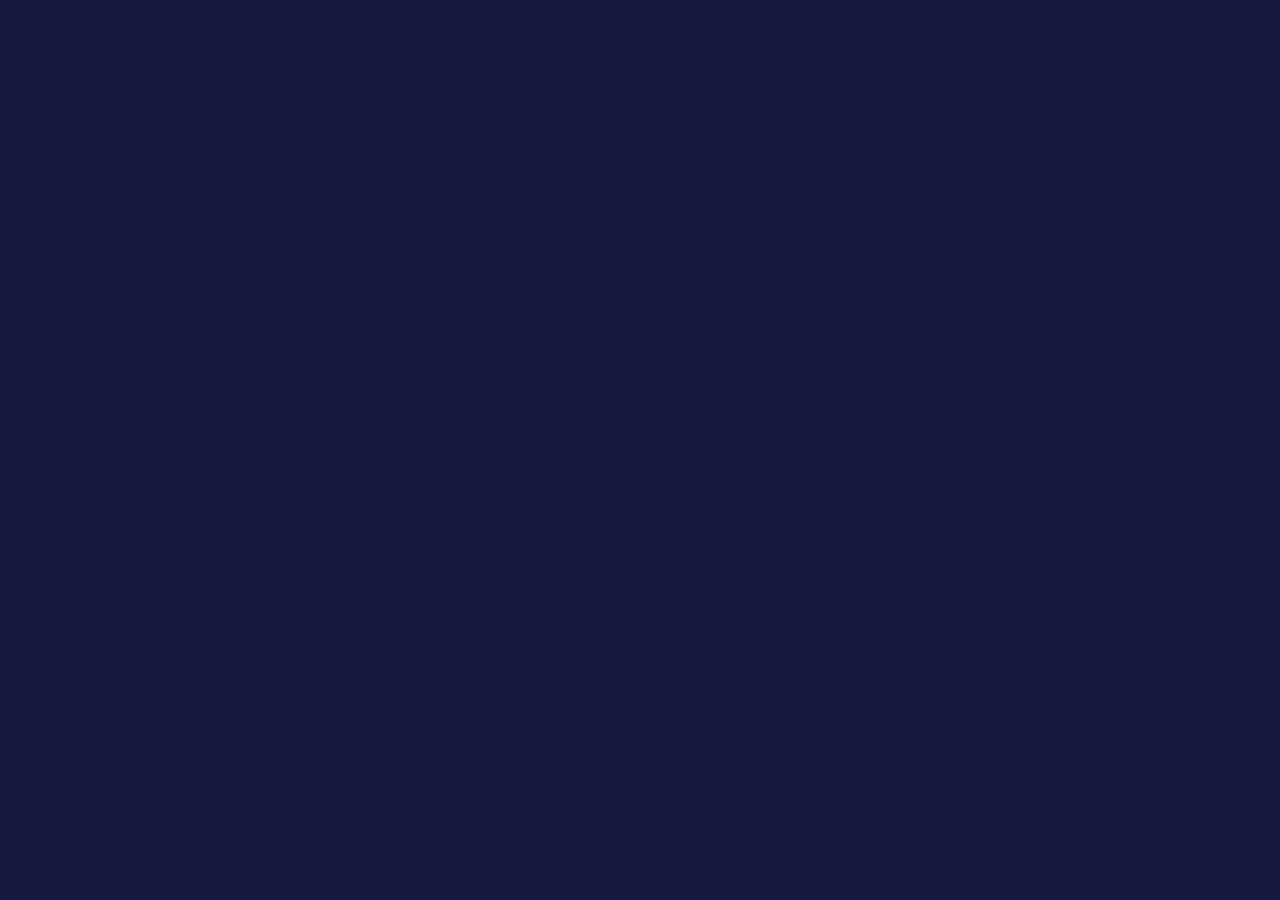
==== index.html @ 1209a7ec "first commit" ====
<!--


* BLK Design System React - v1.1.0


* Product Page: https://www.creative-tim.com/product/blk-design-system-react
* Copyright 2020 Creative Tim (https://www.creative-tim.com)
* Licensed under MIT (https://github.com/creativetimofficial/blk-design-system-react/blob/master/LICENSE.md)

* Coded by Creative Tim



* The above copyright notice and this permission notice shall be included in all copies or substantial portions of the Software.

-->
<!doctype html><html lang="en" class="perfect-scrollbar-off nav-open"><head><meta charset="utf-8"/><meta name="viewport" content="width=device-width,initial-scale=1,shrink-to-fit=no"/><meta name="theme-color" content="#000000"/><link href="https://fonts.googleapis.com/css?family=Poppins:200,300,400,600,700,800" rel="stylesheet"/><link href="https://use.fontawesome.com/releases/v5.0.6/css/all.css" rel="stylesheet"/><title>My portfolio</title><link href="/static/css/main.ba6287c2.chunk.css" rel="stylesheet"></head><body><noscript>You need to enable JavaScript to run this app.</noscript><div id="root"></div><script>!function(e){function t(t){for(var n,l,i=t[0],a=t[1],f=t[2],p=0,s=[];p<i.length;p++)l=i[p],Object.prototype.hasOwnProperty.call(o,l)&&o[l]&&s.push(o[l][0]),o[l]=0;for(n in a)Object.prototype.hasOwnProperty.call(a,n)&&(e[n]=a[n]);for(c&&c(t);s.length;)s.shift()();return u.push.apply(u,f||[]),r()}function r(){for(var e,t=0;t<u.length;t++){for(var r=u[t],n=!0,i=1;i<r.length;i++){var a=r[i];0!==o[a]&&(n=!1)}n&&(u.splice(t--,1),e=l(l.s=r[0]))}return e}var n={},o={1:0},u=[];function l(t){if(n[t])return n[t].exports;var r=n[t]={i:t,l:!1,exports:{}};return e[t].call(r.exports,r,r.exports,l),r.l=!0,r.exports}l.m=e,l.c=n,l.d=function(e,t,r){l.o(e,t)||Object.defineProperty(e,t,{enumerable:!0,get:r})},l.r=function(e){"undefined"!=typeof Symbol&&Symbol.toStringTag&&Object.defineProperty(e,Symbol.toStringTag,{value:"Module"}),Object.defineProperty(e,"__esModule",{value:!0})},l.t=function(e,t){if(1&t&&(e=l(e)),8&t)return e;if(4&t&&"object"==typeof e&&e&&e.__esModule)return e;var r=Object.create(null);if(l.r(r),Object.defineProperty(r,"default",{enumerable:!0,value:e}),2&t&&"string"!=typeof e)for(var n in e)l.d(r,n,function(t){return e[t]}.bind(null,n));return r},l.n=function(e){var t=e&&e.__esModule?function(){return e.default}:function(){return e};return l.d(t,"a",t),t},l.o=function(e,t){return Object.prototype.hasOwnProperty.call(e,t)},l.p="/";var i=this["webpackJsonpblk-design-system-react"]=this["webpackJsonpblk-design-system-react"]||[],a=i.push.bind(i);i.push=t,i=i.slice();for(var f=0;f<i.length;f++)t(i[f]);var c=a;r()}([])</script><script src="/static/js/2.74038721.chunk.js"></script><script src="/static/js/main.f6b8b979.chunk.js"></script></body></html>
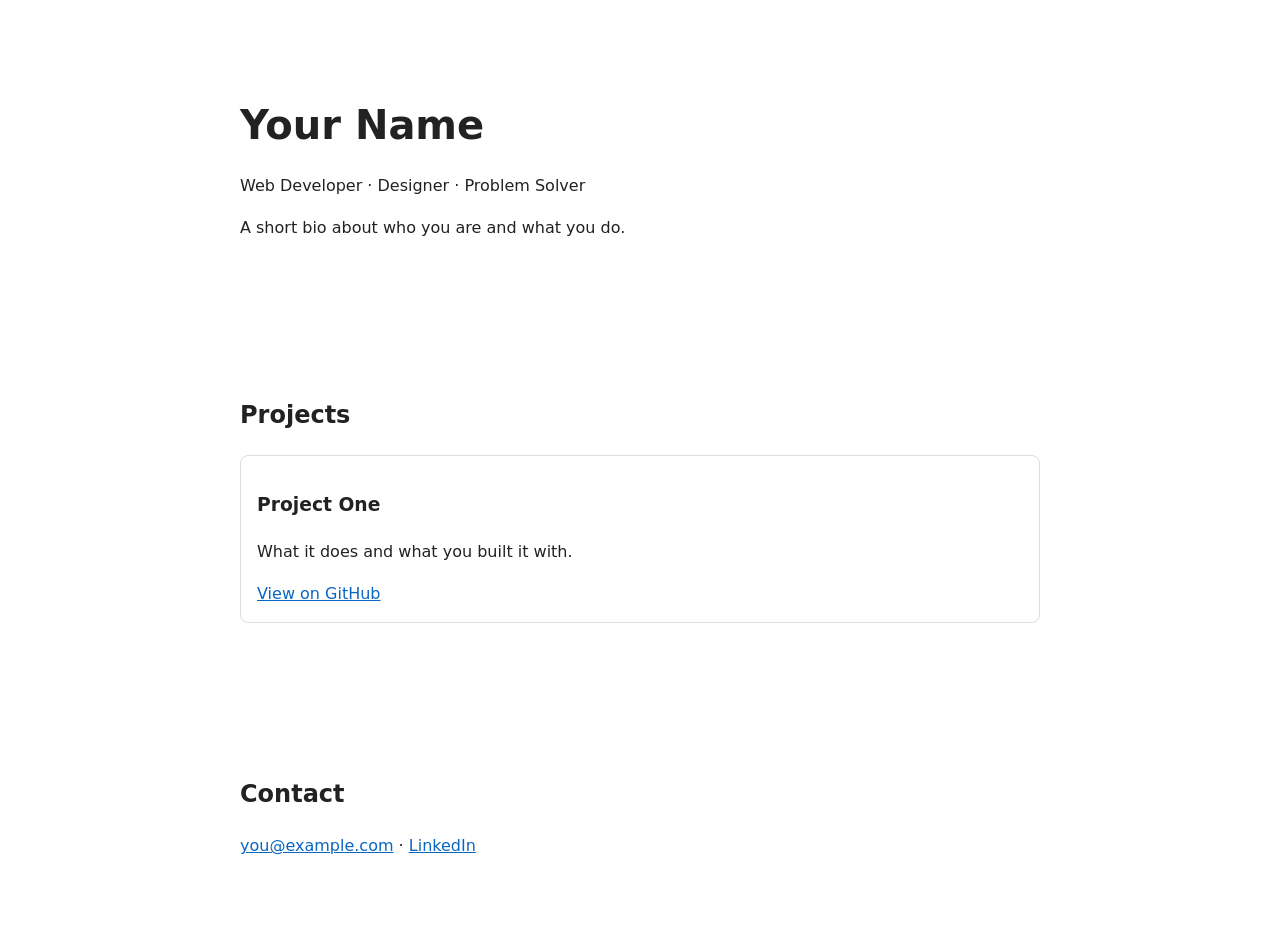
==== commit 3fc2aa22: "Add portfolio" ====
--- a/index.html
+++ b/index.html
@@ -1,18 +1,37 @@
-<!--
+<!DOCTYPE html>
+<html lang="en">
+<head>
+  <meta charset="UTF-8">
+  <meta name="viewport" content="width=device-width, initial-scale=1">
+  <title>Your Name | Portfolio</title>
+  <style>
+    body { font-family: system-ui, sans-serif; margin: 0; color: #222; line-height: 1.6; }
+    section { max-width: 800px; margin: auto; padding: 60px 20px; }
+    h1 { font-size: 2.5rem; margin-bottom: 0; }
+    .project { border: 1px solid #ddd; border-radius: 8px; padding: 16px; margin: 12px 0; }
+    a { color: #0a66c2; }
+  </style>
+</head>
+<body>
+  <section id="about">
+    <h1>Your Name</h1>
+    <p>Web Developer · Designer · Problem Solver</p>
+    <p>A short bio about who you are and what you do.</p>
+  </section>
 
+  <section id="projects">
+    <h2>Projects</h2>
+    <div class="project">
+      <h3>Project One</h3>
+      <p>What it does and what you built it with.</p>
+      <a href="https://github.com/your-username/project-one">View on GitHub</a>
+    </div>
+  </section>
 
-* BLK Design System React - v1.1.0
-
-
-* Product Page: https://www.creative-tim.com/product/blk-design-system-react
-* Copyright 2020 Creative Tim (https://www.creative-tim.com)
-* Licensed under MIT (https://github.com/creativetimofficial/blk-design-system-react/blob/master/LICENSE.md)
-
-* Coded by Creative Tim
-
-
-
-* The above copyright notice and this permission notice shall be included in all copies or substantial portions of the Software.
-
--->
-<!doctype html><html lang="en" class="perfect-scrollbar-off nav-open"><head><meta charset="utf-8"/><meta name="viewport" content="width=device-width,initial-scale=1,shrink-to-fit=no"/><meta name="theme-color" content="#000000"/><link href="https://fonts.googleapis.com/css?family=Poppins:200,300,400,600,700,800" rel="stylesheet"/><link href="https://use.fontawesome.com/releases/v5.0.6/css/all.css" rel="stylesheet"/><title>My portfolio</title><link href="/static/css/main.ba6287c2.chunk.css" rel="stylesheet"></head><body><noscript>You need to enable JavaScript to run this app.</noscript><div id="root"></div><script>!function(e){function t(t){for(var n,l,i=t[0],a=t[1],f=t[2],p=0,s=[];p<i.length;p++)l=i[p],Object.prototype.hasOwnProperty.call(o,l)&&o[l]&&s.push(o[l][0]),o[l]=0;for(n in a)Object.prototype.hasOwnProperty.call(a,n)&&(e[n]=a[n]);for(c&&c(t);s.length;)s.shift()();return u.push.apply(u,f||[]),r()}function r(){for(var e,t=0;t<u.length;t++){for(var r=u[t],n=!0,i=1;i<r.length;i++){var a=r[i];0!==o[a]&&(n=!1)}n&&(u.splice(t--,1),e=l(l.s=r[0]))}return e}var n={},o={1:0},u=[];function l(t){if(n[t])return n[t].exports;var r=n[t]={i:t,l:!1,exports:{}};return e[t].call(r.exports,r,r.exports,l),r.l=!0,r.exports}l.m=e,l.c=n,l.d=function(e,t,r){l.o(e,t)||Object.defineProperty(e,t,{enumerable:!0,get:r})},l.r=function(e){"undefined"!=typeof Symbol&&Symbol.toStringTag&&Object.defineProperty(e,Symbol.toStringTag,{value:"Module"}),Object.defineProperty(e,"__esModule",{value:!0})},l.t=function(e,t){if(1&t&&(e=l(e)),8&t)return e;if(4&t&&"object"==typeof e&&e&&e.__esModule)return e;var r=Object.create(null);if(l.r(r),Object.defineProperty(r,"default",{enumerable:!0,value:e}),2&t&&"string"!=typeof e)for(var n in e)l.d(r,n,function(t){return e[t]}.bind(null,n));return r},l.n=function(e){var t=e&&e.__esModule?function(){return e.default}:function(){return e};return l.d(t,"a",t),t},l.o=function(e,t){return Object.prototype.hasOwnProperty.call(e,t)},l.p="/";var i=this["webpackJsonpblk-design-system-react"]=this["webpackJsonpblk-design-system-react"]||[],a=i.push.bind(i);i.push=t,i=i.slice();for(var f=0;f<i.length;f++)t(i[f]);var c=a;r()}([])</script><script src="/static/js/2.74038721.chunk.js"></script><script src="/static/js/main.f6b8b979.chunk.js"></script></body></html>+  <section id="contact">
+    <h2>Contact</h2>
+    <p><a href="mailto:you@example.com">you@example.com</a> ·
+       <a href="https://linkedin.com/in/yourname">LinkedIn</a></p>
+  </section>
+</body>
+</html>
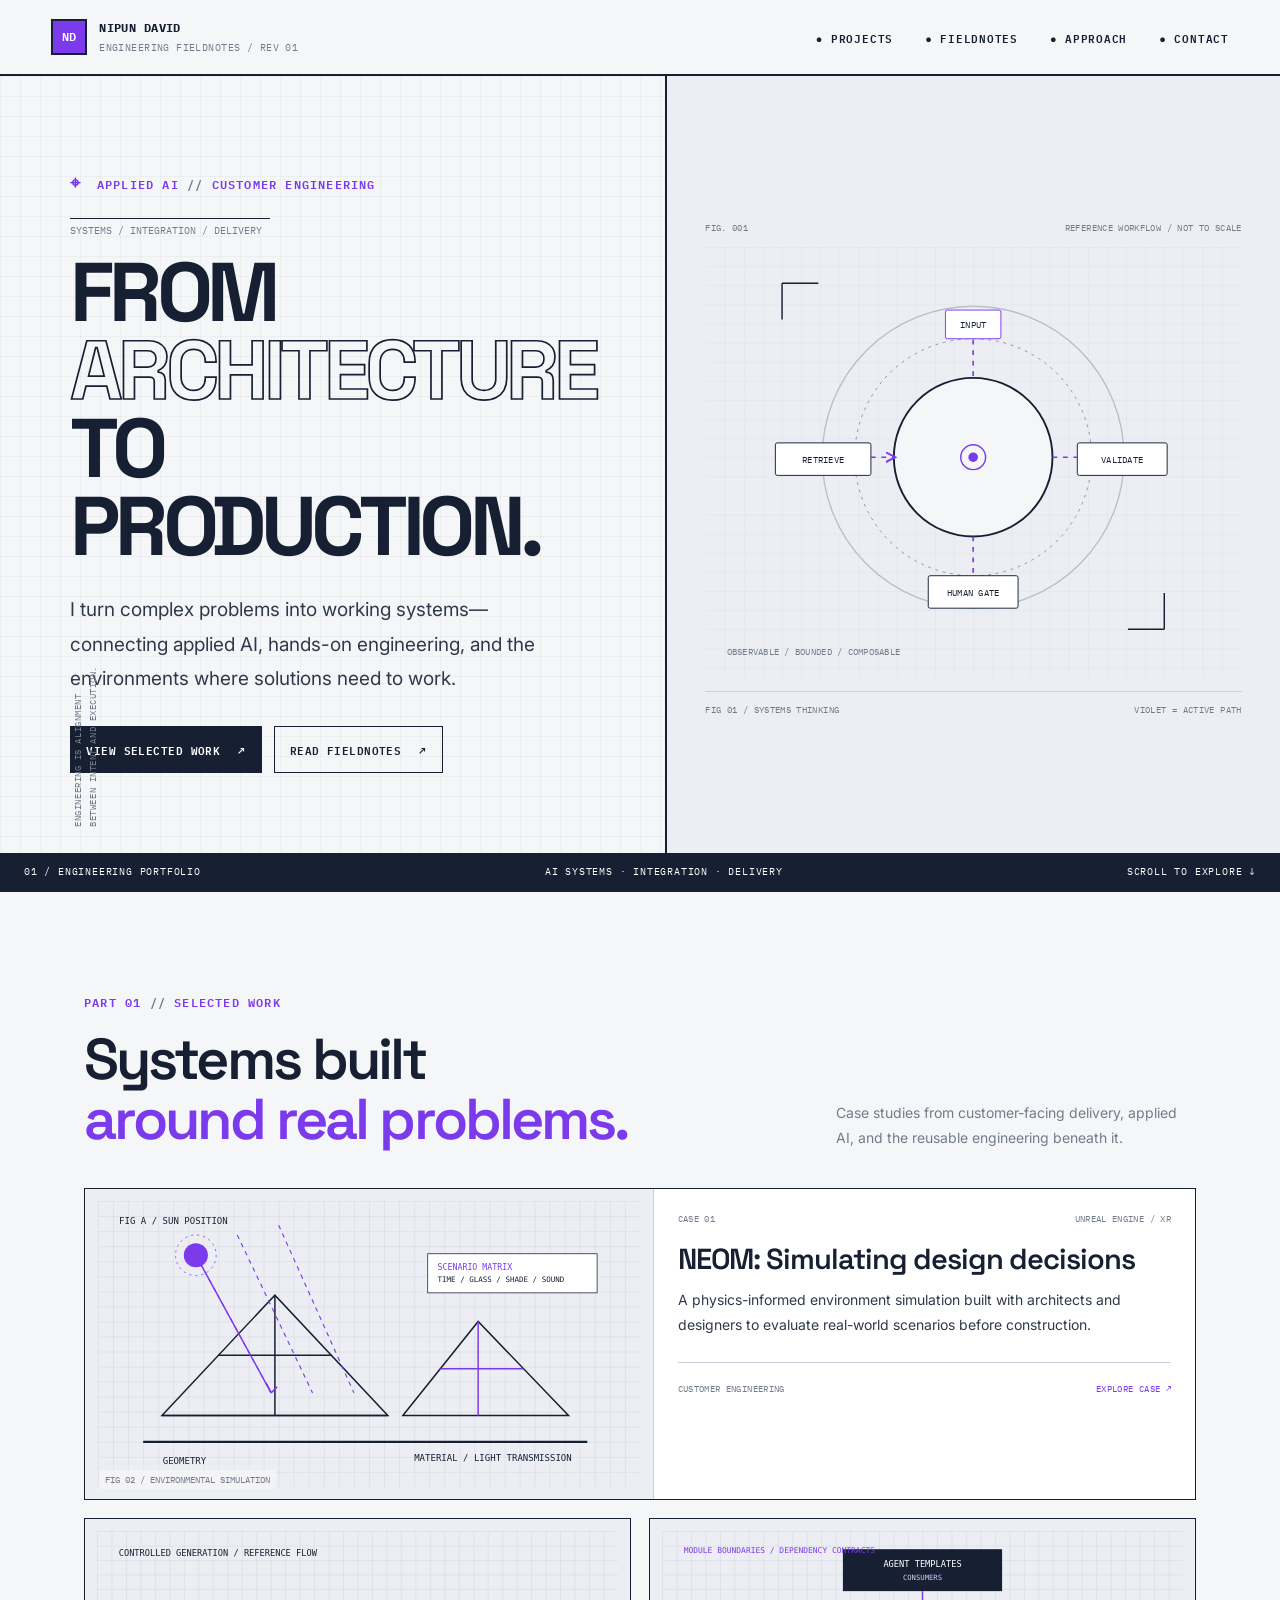
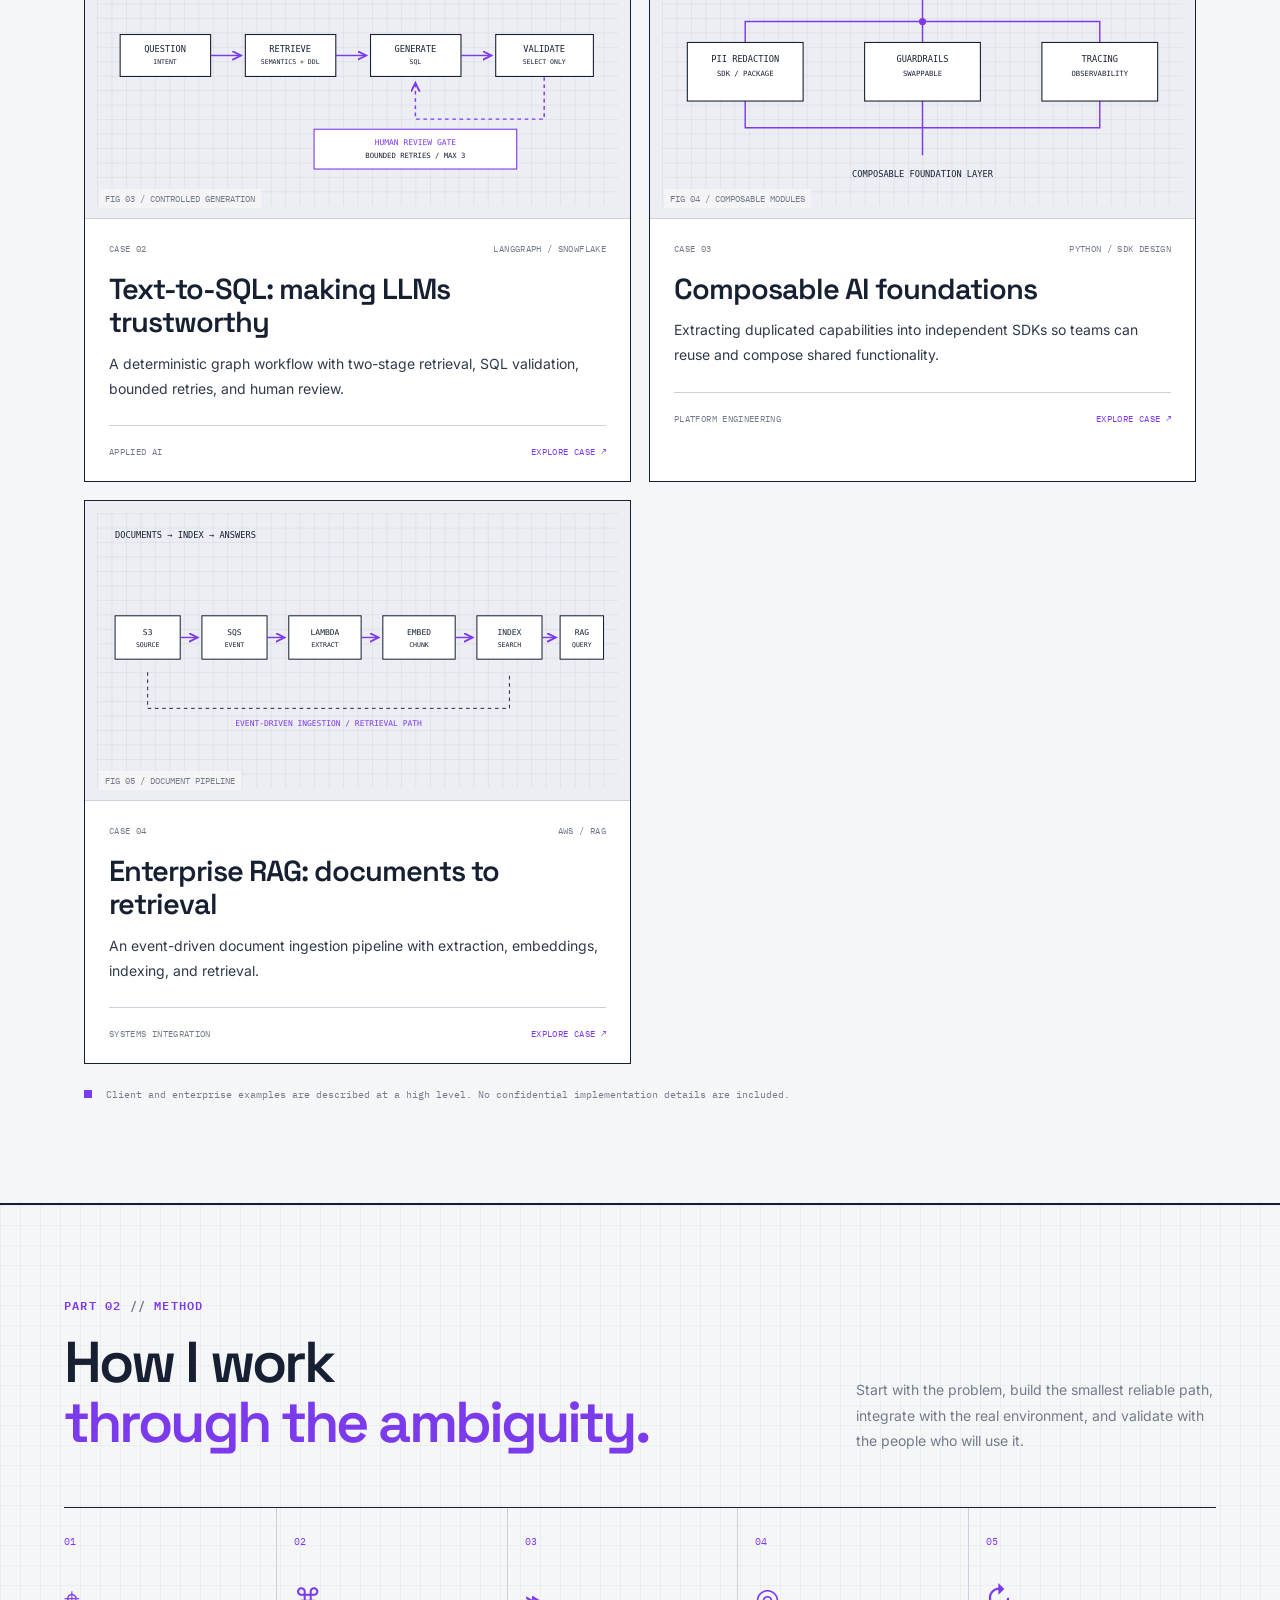
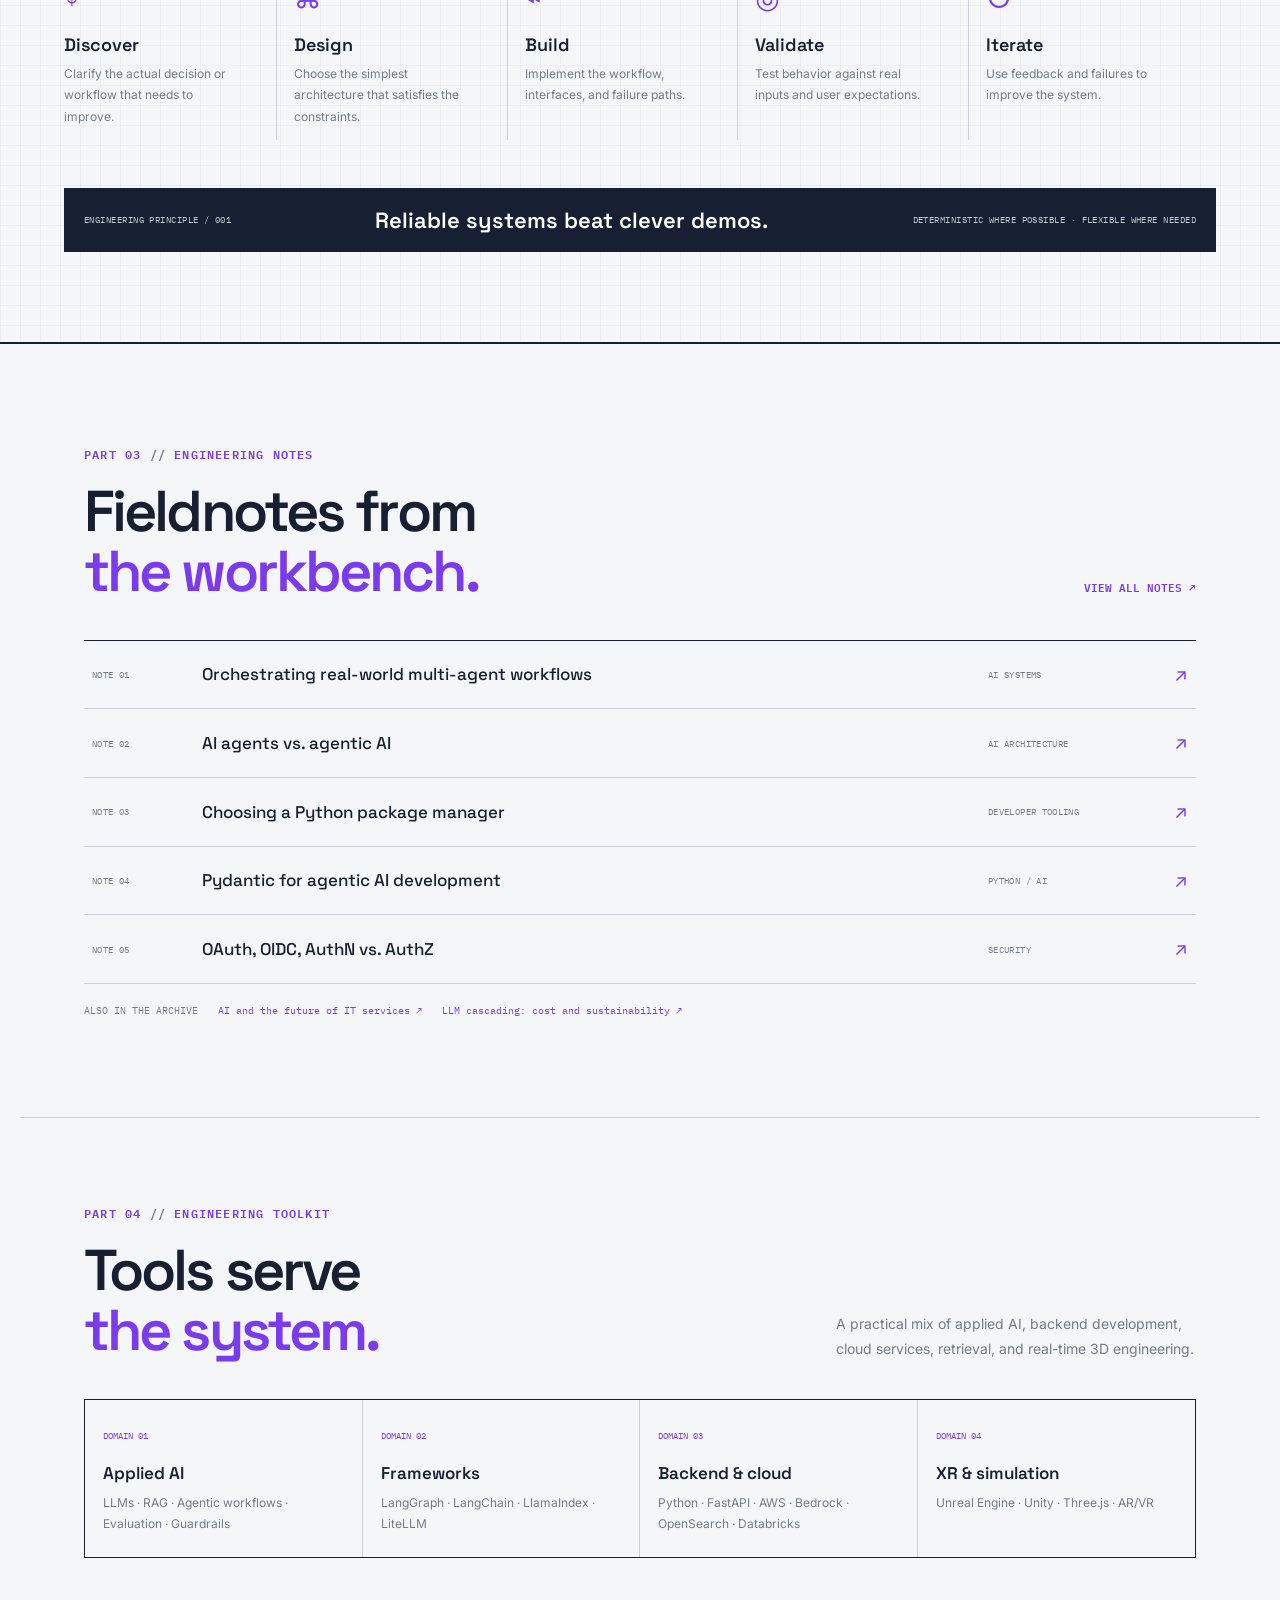
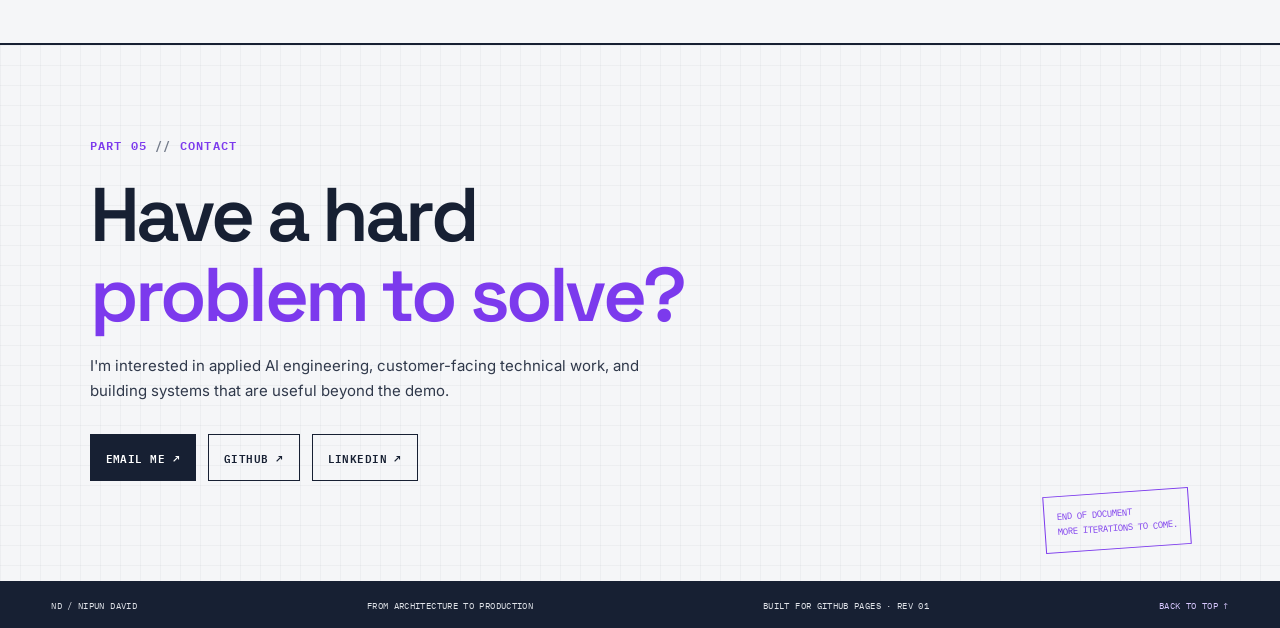
==== commit c5ec63f3: "added projects and writeups" ====
--- a/index.html
+++ b/index.html
@@ -1,37 +1,97 @@
-<!DOCTYPE html>
+<!doctype html>
 <html lang="en">
 <head>
-  <meta charset="UTF-8">
-  <meta name="viewport" content="width=device-width, initial-scale=1">
-  <title>Your Name | Portfolio</title>
-  <style>
-    body { font-family: system-ui, sans-serif; margin: 0; color: #222; line-height: 1.6; }
-    section { max-width: 800px; margin: auto; padding: 60px 20px; }
-    h1 { font-size: 2.5rem; margin-bottom: 0; }
-    .project { border: 1px solid #ddd; border-radius: 8px; padding: 16px; margin: 12px 0; }
-    a { color: #0a66c2; }
-  </style>
+  <meta charset="utf-8"><meta name="viewport" content="width=device-width, initial-scale=1">
+  <title>From Architecture to Production — Nipun David</title>
+  <meta name="description" content="Nipun David's engineering portfolio: applied AI, customer engineering, systems design, and reusable platform foundations.">
+  <meta name="theme-color" content="#f5f6f8">
+  <meta property="og:title" content="From Architecture to Production — Nipun David">
+  <meta property="og:description" content="Applied AI, customer engineering, and systems design. A technical portfolio by Nipun David.">
+  <meta property="og:type" content="website">
+  <link rel="icon" href="assets/illustrations/favicon.svg" type="image/svg+xml">
+  <link rel="preconnect" href="https://fonts.googleapis.com"><link rel="preconnect" href="https://fonts.gstatic.com" crossorigin>
+  <link href="https://fonts.googleapis.com/css2?family=IBM+Plex+Mono:wght@400;500;600&family=Inter:wght@400;500;600;700&family=Space+Grotesk:wght@400;500;600;700&display=swap" rel="stylesheet">
+  <link rel="stylesheet" href="assets/css/styles.css">
 </head>
 <body>
-  <section id="about">
-    <h1>Your Name</h1>
-    <p>Web Developer · Designer · Problem Solver</p>
-    <p>A short bio about who you are and what you do.</p>
+<a class="skip-link" href="#main">Skip to content</a>
+<header class="topbar">
+  <a class="brand" href="index.html" aria-label="Nipun David home"><span class="brand-mark">ND</span><span><b>NIPUN DAVID</b><small>ENGINEERING FIELDNOTES / REV 01</small></span></a>
+  <button class="menu-toggle" aria-expanded="false" aria-controls="site-nav">MENU <span>＋</span></button>
+  <nav id="site-nav" class="nav"><a href="#work">● PROJECTS</a><a href="notes/index.html">● FIELDNOTES</a><a href="#approach">● APPROACH</a><a href="#contact">● CONTACT</a></nav>
+</header>
+<main id="main">
+  <section class="hero blueprint-grid">
+    <div class="hero-copy">
+      <p class="eyebrow"><span class="crosshair">⌖</span> APPLIED AI <i>//</i> CUSTOMER ENGINEERING</p>
+      <p class="measurement">SYSTEMS / INTEGRATION / DELIVERY</p>
+      <h1>FROM<br><span>ARCHITECTURE</span><br>TO PRODUCTION.</h1>
+      <p class="hero-intro">I turn complex problems into working systems—connecting applied AI, hands-on engineering, and the environments where solutions need to work.</p>
+      <div class="hero-actions"><a class="button button-dark" href="#work">VIEW SELECTED WORK <span>↗</span></a><a class="button button-outline" href="notes/index.html">READ FIELDNOTES <span>↗</span></a></div>
+      <p class="margin-note">ENGINEERING IS ALIGNMENT<br>BETWEEN INTENT AND EXECUTION.</p>
+    </div>
+    <div class="hero-visual" aria-label="Animated schematic of an AI workflow">
+      <div class="visual-meta"><span>FIG. 001</span><span>REFERENCE WORKFLOW / NOT TO SCALE</span></div>
+      <svg class="workflow-svg" viewBox="0 0 560 450" role="img" aria-labelledby="workflow-title workflow-desc">
+        <title id="workflow-title">A bounded AI workflow</title><desc id="workflow-desc">A request flows through context retrieval, generation, validation, and a human review gate.</desc>
+        <defs><pattern id="smallGrid" width="20" height="20" patternUnits="userSpaceOnUse"><path d="M20 0H0V20" fill="none" stroke="#d7dbe3" stroke-width=".7"/></pattern><marker id="arrow" markerWidth="7" markerHeight="7" refX="5" refY="3" orient="auto"><path d="M0,0 L6,3 L0,6" fill="none" stroke="#7c3aed" stroke-width="1.2"/></marker></defs>
+        <rect width="560" height="450" fill="url(#smallGrid)"/>
+        <circle cx="280" cy="220" r="158" fill="none" stroke="#b8beca" stroke-width="1.4"/><circle cx="280" cy="220" r="124" fill="none" stroke="#8b93a3" stroke-dasharray="3 5"/><circle cx="280" cy="220" r="83" fill="#f5f6f8" stroke="#172033" stroke-width="2"/>
+        <g class="orbit-node"><rect x="251" y="66" width="58" height="30" rx="2" fill="#fff" stroke="#7c3aed"/><text x="280" y="85" text-anchor="middle">INPUT</text></g>
+        <g class="orbit-node"><rect x="389" y="205" width="94" height="34" rx="2" fill="#fff" stroke="#172033"/><text x="436" y="226" text-anchor="middle">VALIDATE</text></g>
+        <g class="orbit-node"><rect x="233" y="344" width="94" height="34" rx="2" fill="#fff" stroke="#172033"/><text x="280" y="365" text-anchor="middle">HUMAN GATE</text></g>
+        <g class="orbit-node"><rect x="73" y="205" width="100" height="34" rx="2" fill="#fff" stroke="#172033"/><text x="123" y="226" text-anchor="middle">RETRIEVE</text></g>
+        <path class="flow-line" d="M280 97V137M363 220H389M280 303V344M173 220H197" fill="none" stroke="#7c3aed" stroke-width="1.7" marker-end="url(#arrow)"/>
+        <circle cx="280" cy="220" r="5" fill="#7c3aed"/><circle class="pulse" cx="280" cy="220" r="13" fill="none" stroke="#7c3aed" stroke-width="1.5"/>
+        <path d="M80 38h38M80 38v38M480 400h-38M480 400v-38" fill="none" stroke="#172033" stroke-width="1.5"/><text x="22" y="427" class="svg-note">OBSERVABLE / BOUNDED / COMPOSABLE</text>
+      </svg>
+      <div class="visual-caption"><span>FIG 01 / SYSTEMS THINKING</span><span>VIOLET = ACTIVE PATH</span></div>
+    </div>
+    <div class="hero-bottom"><span>01 / ENGINEERING PORTFOLIO</span><span>AI SYSTEMS · INTEGRATION · DELIVERY</span><span>SCROLL TO EXPLORE ↓</span></div>
   </section>
 
-  <section id="projects">
-    <h2>Projects</h2>
-    <div class="project">
-      <h3>Project One</h3>
-      <p>What it does and what you built it with.</p>
-      <a href="https://github.com/your-username/project-one">View on GitHub</a>
+  <section id="work" class="section work-section">
+    <div class="section-heading"><div><p class="eyebrow">PART 01 <i>//</i> SELECTED WORK</p><h2>Systems built<br><em>around real problems.</em></h2></div><p class="section-intro">Case studies from customer-facing delivery, applied AI, and the reusable engineering beneath it.</p></div>
+    <div class="project-grid">
+      <a class="project-card project-feature" href="work/neom-simulation.html"><div class="project-art"><img src="assets/illustrations/neom-simulation.svg" alt="Vector schematic of an architectural environment with sun rays and material layers"><span class="art-index">FIG 02 / ENVIRONMENTAL SIMULATION</span></div><div class="project-info"><div class="project-meta"><span>CASE 01</span><span>UNREAL ENGINE / XR</span></div><h3>NEOM: Simulating design decisions</h3><p>A physics-informed environment simulation built with architects and designers to evaluate real-world scenarios before construction.</p><div class="project-foot"><span>CUSTOMER ENGINEERING</span><span>EXPLORE CASE ↗</span></div></div></a>
+      <a class="project-card" href="work/text-to-sql.html"><div class="project-art"><img src="assets/illustrations/text-to-sql.svg" alt="Workflow schematic showing retrieval, SQL generation, validation and human review"><span class="art-index">FIG 03 / CONTROLLED GENERATION</span></div><div class="project-info"><div class="project-meta"><span>CASE 02</span><span>LANGGRAPH / SNOWFLAKE</span></div><h3>Text-to-SQL: making LLMs trustworthy</h3><p>A deterministic graph workflow with two-stage retrieval, SQL validation, bounded retries, and human review.</p><div class="project-foot"><span>APPLIED AI</span><span>EXPLORE CASE ↗</span></div></div></a>
+      <a class="project-card" href="work/foundation-sdks.html"><div class="project-art"><img src="assets/illustrations/sdk-architecture.svg" alt="Composable software modules connected by dependency lines"><span class="art-index">FIG 04 / COMPOSABLE MODULES</span></div><div class="project-info"><div class="project-meta"><span>CASE 03</span><span>PYTHON / SDK DESIGN</span></div><h3>Composable AI foundations</h3><p>Extracting duplicated capabilities into independent SDKs so teams can reuse and compose shared functionality.</p><div class="project-foot"><span>PLATFORM ENGINEERING</span><span>EXPLORE CASE ↗</span></div></div></a>
+      <a class="project-card" href="work/enterprise-rag.html"><div class="project-art"><img src="assets/illustrations/rag-pipeline.svg" alt="Event-driven document ingestion and retrieval pipeline schematic"><span class="art-index">FIG 05 / DOCUMENT PIPELINE</span></div><div class="project-info"><div class="project-meta"><span>CASE 04</span><span>AWS / RAG</span></div><h3>Enterprise RAG: documents to retrieval</h3><p>An event-driven document ingestion pipeline with extraction, embeddings, indexing, and retrieval.</p><div class="project-foot"><span>SYSTEMS INTEGRATION</span><span>EXPLORE CASE ↗</span></div></div></a>
     </div>
+    <p class="disclosure-note"><span class="purple-square"></span> Client and enterprise examples are described at a high level. No confidential implementation details are included.</p>
   </section>
 
-  <section id="contact">
-    <h2>Contact</h2>
-    <p><a href="mailto:you@example.com">you@example.com</a> ·
-       <a href="https://linkedin.com/in/yourname">LinkedIn</a></p>
+  <section id="approach" class="approach-section blueprint-grid">
+    <div class="section-heading"><div><p class="eyebrow">PART 02 <i>//</i> METHOD</p><h2>How I work<br><em>through the ambiguity.</em></h2></div><p class="section-intro">Start with the problem, build the smallest reliable path, integrate with the real environment, and validate with the people who will use it.</p></div>
+    <div class="process-line">
+      <div class="process-step"><span class="step-num">01</span><span class="step-icon">⌖</span><h3>Discover</h3><p>Clarify the actual decision or workflow that needs to improve.</p></div>
+      <div class="process-step"><span class="step-num">02</span><span class="step-icon">⌘</span><h3>Design</h3><p>Choose the simplest architecture that satisfies the constraints.</p></div>
+      <div class="process-step"><span class="step-num">03</span><span class="step-icon">⌁</span><h3>Build</h3><p>Implement the workflow, interfaces, and failure paths.</p></div>
+      <div class="process-step"><span class="step-num">04</span><span class="step-icon">◎</span><h3>Validate</h3><p>Test behavior against real inputs and user expectations.</p></div>
+      <div class="process-step"><span class="step-num">05</span><span class="step-icon">↻</span><h3>Iterate</h3><p>Use feedback and failures to improve the system.</p></div>
+    </div>
+    <div class="principle-strip"><span>ENGINEERING PRINCIPLE / 001</span><strong>Reliable systems beat clever demos.</strong><span>DETERMINISTIC WHERE POSSIBLE · FLEXIBLE WHERE NEEDED</span></div>
   </section>
-</body>
-</html>+
+  <section id="fieldnotes" class="notes-section">
+    <div class="section-heading"><div><p class="eyebrow">PART 03 <i>//</i> ENGINEERING NOTES</p><h2>Fieldnotes from<br><em>the workbench.</em></h2></div><a class="text-link" href="notes/index.html">VIEW ALL NOTES ↗</a></div>
+    <div class="notes-list">
+      <a class="note-row" href="https://www.linkedin.com/pulse/orchestrating-real-world-multi-agent-workflows-manual-nipun-david-54uuc/" target="_blank" rel="noopener noreferrer"><span class="note-number">NOTE 01</span><span class="note-title">Orchestrating real-world multi-agent workflows</span><span class="note-category">AI SYSTEMS</span><span class="note-arrow">↗</span></a>
+      <a class="note-row" href="https://www.linkedin.com/pulse/ai-agents-vs-agentic-from-task-takers-goal-seekers-nipun-david-dbukc/" target="_blank" rel="noopener noreferrer"><span class="note-number">NOTE 02</span><span class="note-title">AI agents vs. agentic AI</span><span class="note-category">AI ARCHITECTURE</span><span class="note-arrow">↗</span></a>
+      <a class="note-row" href="https://www.linkedin.com/pulse/choosing-right-python-package-manager-pip-vs-poetry-uv-nipun-david-6aspc/" target="_blank" rel="noopener noreferrer"><span class="note-number">NOTE 03</span><span class="note-title">Choosing a Python package manager</span><span class="note-category">DEVELOPER TOOLING</span><span class="note-arrow">↗</span></a>
+      <a class="note-row" href="https://www.linkedin.com/pulse/mastering-pydantic-agentic-ai-development-practical-cheat-nipun-david-9ddjc/" target="_blank" rel="noopener noreferrer"><span class="note-number">NOTE 04</span><span class="note-title">Pydantic for agentic AI development</span><span class="note-category">PYTHON / AI</span><span class="note-arrow">↗</span></a>
+      <a class="note-row" href="https://www.linkedin.com/pulse/oauth-oidc-authn-vs-authz-why-nipun-david-ppcfc/" target="_blank" rel="noopener noreferrer"><span class="note-number">NOTE 05</span><span class="note-title">OAuth, OIDC, AuthN vs. AuthZ</span><span class="note-category">SECURITY</span><span class="note-arrow">↗</span></a>
+    </div>
+    <div class="notes-bottom"><span>ALSO IN THE ARCHIVE</span><a href="https://www.linkedin.com/pulse/ai-reshape-services-most-engineers-underestimating-nipun-david-bniuc/" target="_blank" rel="noopener noreferrer">AI and the future of IT services ↗</a><a href="notes/llm-cascading.html">LLM cascading: cost and sustainability ↗</a></div>
+  </section>
+
+  <section class="toolkit-section">
+    <div class="section-heading"><div><p class="eyebrow">PART 04 <i>//</i> ENGINEERING TOOLKIT</p><h2>Tools serve<br><em>the system.</em></h2></div><p class="section-intro">A practical mix of applied AI, backend development, cloud services, retrieval, and real-time 3D engineering.</p></div>
+    <div class="toolkit-grid"><div class="toolkit-item"><span>DOMAIN 01</span><h3>Applied AI</h3><p>LLMs · RAG · Agentic workflows · Evaluation · Guardrails</p></div><div class="toolkit-item"><span>DOMAIN 02</span><h3>Frameworks</h3><p>LangGraph · LangChain · LlamaIndex · LiteLLM</p></div><div class="toolkit-item"><span>DOMAIN 03</span><h3>Backend & cloud</h3><p>Python · FastAPI · AWS · Bedrock · OpenSearch · Databricks</p></div><div class="toolkit-item"><span>DOMAIN 04</span><h3>XR & simulation</h3><p>Unreal Engine · Unity · Three.js · AR/VR</p></div></div>
+  </section>
+
+  <section id="contact" class="contact-section blueprint-grid"><p class="eyebrow">PART 05 <i>//</i> CONTACT</p><h2>Have a hard<br><em>problem to solve?</em></h2><p>I'm interested in applied AI engineering, customer-facing technical work, and building systems that are useful beyond the demo.</p><div class="contact-actions"><a class="button button-dark" href="mailto:nipun18david@gmail.com">EMAIL ME ↗</a><a class="button button-outline" href="https://github.com/nipundavid" target="_blank" rel="noopener noreferrer">GITHUB ↗</a><a class="button button-outline" href="https://linkedin.com/in/nipundavid" target="_blank" rel="noopener noreferrer">LINKEDIN ↗</a></div><div class="contact-stamp">END OF DOCUMENT<br>MORE ITERATIONS TO COME.</div></section>
+</main>
+<footer class="site-footer"><span>ND / NIPUN DAVID</span><span>FROM ARCHITECTURE TO PRODUCTION</span><span>BUILT FOR GITHUB PAGES · REV 01</span><a href="#main">BACK TO TOP ↑</a></footer>
+<script src="assets/js/main.js"></script>
+</body></html>
--- a/assets/css/styles.css
+++ b/assets/css/styles.css
@@ -0,0 +1 @@
+:root{--paper:#f5f6f8;--panel:#fff;--panel-alt:#eceef3;--ink:#172033;--body:#30394b;--muted:#737b8a;--line:#cbd0da;--line-dark:#172033;--purple:#7c3aed;--purple-dark:#5b21b6;--purple-wash:rgba(124,58,237,.075);--mono:'IBM Plex Mono',monospace;--sans:'Inter',system-ui,sans-serif;--display:'Space Grotesk',sans-serif;--max:1240px}*{box-sizing:border-box;margin:0;padding:0}html{scroll-behavior:smooth;scroll-padding-top:86px}body{background:var(--paper);color:var(--ink);font-family:var(--sans);font-size:15px;line-height:1.65;-webkit-font-smoothing:antialiased}a{color:inherit}::selection{background:#ddd0ff;color:#241044}.skip-link{position:absolute;left:-999px;top:0;background:var(--ink);color:#fff;padding:10px;z-index:999}.skip-link:focus{left:10px}.topbar{height:76px;position:sticky;top:0;z-index:50;background:rgba(245,246,248,.94);backdrop-filter:blur(12px);border-bottom:2px solid var(--line-dark);display:flex;align-items:center;justify-content:space-between;padding:0 clamp(18px,4vw,56px)}.brand{display:flex;gap:12px;align-items:center;text-decoration:none;font-family:var(--mono);font-size:12px;letter-spacing:.035em}.brand-mark{display:grid;place-items:center;width:36px;height:36px;background:var(--purple);border:2px solid var(--ink);color:#fff;font-weight:600}.brand b,.brand small{display:block}.brand small{font-size:10px;color:var(--muted);margin-top:2px}.nav{display:flex;gap:clamp(14px,2.5vw,34px)}.nav a,.menu-toggle{font:600 11px var(--mono);letter-spacing:.07em;text-decoration:none}.nav a{white-space:nowrap}.nav a:hover,.text-link:hover{color:var(--purple)}.menu-toggle{display:none;border:1px solid var(--ink);background:transparent;padding:9px 12px}.hero{max-width:1600px;margin:auto;display:grid;grid-template-columns:1fr 1fr;position:relative;border-bottom:2px solid var(--ink);min-height:640px}.blueprint-grid{background-image:linear-gradient(rgba(23,32,51,.035) 1px,transparent 1px),linear-gradient(90deg,rgba(23,32,51,.035) 1px,transparent 1px);background-size:20px 20px}.hero-copy{padding:clamp(46px,7vw,100px) clamp(24px,5.5vw,88px) 80px;position:relative;border-right:2px solid var(--ink);display:flex;align-items:flex-start;flex-direction:column;justify-content:center}.eyebrow{font:600 12px var(--mono);letter-spacing:.1em;color:var(--purple);text-transform:uppercase}.eyebrow i{font-style:normal;color:var(--muted)}.crosshair{font-size:18px;margin-right:7px}.measurement{font:10px var(--mono);color:var(--muted);margin-top:22px;border-top:1px solid var(--line-dark);padding-top:5px;width:200px}.hero h1{font:700 clamp(48px,6.5vw,92px)/.94 var(--display);letter-spacing:-.065em;margin:16px 0 28px;max-width:720px}.hero h1 span{color:transparent;-webkit-text-stroke:1.7px var(--ink)}.hero-intro{font-size:clamp(16px,1.5vw,19px);line-height:1.8;max-width:510px;color:var(--body)}.hero-actions,.contact-actions{display:flex;gap:12px;flex-wrap:wrap;margin-top:30px}.button{display:inline-flex;gap:18px;align-items:center;justify-content:space-between;text-decoration:none;font:600 11px var(--mono);letter-spacing:.04em;padding:13px 15px;border:1.5px solid var(--ink);transition:transform .18s,background .18s,color .18s,border-color .18s}.button:hover{transform:translateY(-2px)}.button-dark{background:var(--ink);color:white}.button-dark:hover{background:var(--purple-dark);border-color:var(--purple-dark)}.button-outline{background:transparent}.button-outline:hover{color:var(--purple);border-color:var(--purple)}.margin-note{position:absolute;bottom:26px;left:clamp(24px,5.5vw,88px);font:9px/1.7 var(--mono);letter-spacing:.06em;color:var(--muted);writing-mode:vertical-rl;transform:rotate(180deg)}.hero-visual{padding:28px clamp(18px,3vw,42px) 20px;display:flex;flex-direction:column;justify-content:center;background:var(--panel-alt);min-width:0}.visual-meta,.visual-caption{display:flex;justify-content:space-between;gap:12px;font:9px var(--mono);letter-spacing:.04em;color:var(--muted)}.workflow-svg{width:100%;max-height:430px;display:block;margin:14px auto}.workflow-svg text{font:9px var(--mono);fill:var(--ink);letter-spacing:.03em}.workflow-svg .svg-note{font-size:9px;fill:var(--muted)}.pulse{transform-origin:280px 220px;animation:pulse 2.8s ease-out infinite}.flow-line{stroke-dasharray:5 6;animation:dash 4s linear infinite}.orbit-node{animation:float 5s ease-in-out infinite}.orbit-node:nth-of-type(2){animation-delay:-1.2s}.visual-caption{border-top:1px solid var(--line);padding-top:12px}.hero-bottom{grid-column:1/-1;display:flex;justify-content:space-between;gap:10px;padding:12px 24px;background:var(--ink);color:#fff;font:10px var(--mono);letter-spacing:.08em}.section{max-width:var(--max);margin:auto;padding:100px clamp(22px,5vw,70px)}.section-heading{display:flex;justify-content:space-between;align-items:flex-end;gap:36px;margin-bottom:38px}.section-heading h2,.contact-section h2{font:600 clamp(34px,4.5vw,58px)/1.05 var(--display);letter-spacing:-.05em;margin-top:17px}.section-heading h2 em,.contact-section h2 em{font-style:normal;color:var(--purple)}.section-intro{max-width:360px;color:var(--muted);font-size:14px;line-height:1.8}.project-grid{display:grid;grid-template-columns:repeat(2,minmax(0,1fr));gap:18px}.project-card{display:flex;flex-direction:column;text-decoration:none;border:1.5px solid var(--ink);background:var(--panel);min-width:0;transition:transform .2s,box-shadow .2s}.project-card:hover{transform:translateY(-4px);box-shadow:6px 6px 0 var(--purple)}.project-feature{grid-column:span 2;display:grid;grid-template-columns:1.05fr 1fr}.project-art{min-height:220px;background:#eceef3;border-bottom:1px solid var(--line);position:relative;overflow:hidden;display:grid;place-items:center}.project-feature .project-art{border-bottom:0;border-right:1px solid var(--line);min-height:300px}.project-art img{width:100%;height:100%;max-height:310px;object-fit:contain;padding:12px;transition:transform .4s}.project-card:hover .project-art img{transform:scale(1.025)}.art-index{position:absolute;left:14px;bottom:10px;font:9px var(--mono);color:var(--muted);background:rgba(245,246,248,.9);padding:4px 6px}.project-info{padding:24px;display:flex;flex-direction:column;flex:1}.project-meta,.project-foot{display:flex;justify-content:space-between;gap:10px;font:9px var(--mono);letter-spacing:.04em;color:var(--muted)}.project-info h3{font:600 clamp(21px,2.3vw,29px)/1.15 var(--display);letter-spacing:-.035em;margin:18px 0 12px}.project-info p{font-size:14px;color:var(--body);line-height:1.8;max-width:560px}.project-foot{border-top:1px solid var(--line);padding-top:15px;margin-top:auto;padding-top:20px;margin-top:24px}.project-foot span:last-child{color:var(--purple)}.disclosure-note{font:10px/1.7 var(--mono);color:var(--muted);margin-top:22px}.purple-square{display:inline-block;width:8px;height:8px;background:var(--purple);margin-right:8px}.approach-section{border-top:2px solid var(--ink);border-bottom:2px solid var(--ink);padding:90px clamp(22px,5vw,70px)}.process-line{display:grid;grid-template-columns:repeat(5,1fr);margin-top:54px;border-top:1px solid var(--ink)}.process-step{padding:20px 17px 12px 0;position:relative}.process-step:not(:last-child){border-right:1px solid var(--line);margin-right:17px}.step-num{font:10px var(--mono);color:var(--purple)}.step-icon{display:block;font-size:28px;margin:22px 0 12px;color:var(--purple)}.process-step h3{font:600 18px var(--display);margin-bottom:7px}.process-step p{font-size:12px;line-height:1.8;color:var(--muted);max-width:180px}.principle-strip{margin-top:48px;background:var(--ink);color:#fff;padding:18px 20px;display:flex;align-items:center;justify-content:space-between;gap:18px}.principle-strip span{font:9px var(--mono);letter-spacing:.05em;color:#c7cbd4}.principle-strip strong{font:600 clamp(15px,2vw,22px) var(--display);text-align:center}.notes-section{max-width:var(--max);margin:auto;padding:100px clamp(22px,5vw,70px)}.text-link{font:600 11px var(--mono);color:var(--purple);text-decoration:none;white-space:nowrap;padding-bottom:6px}.notes-list{border-top:1.5px solid var(--ink)}.note-row{display:grid;grid-template-columns:90px 1fr 155px 25px;align-items:center;gap:20px;padding:19px 8px;border-bottom:1px solid var(--line);text-decoration:none;transition:background .18s,padding .18s}.note-row:hover{background:var(--purple-wash);padding-left:15px;padding-right:15px}.note-number,.note-category{font:9px var(--mono);color:var(--muted);letter-spacing:.04em}.note-title{font:500 17px var(--display)}.note-arrow{font-size:18px;color:var(--purple);text-align:right}.notes-bottom{display:flex;align-items:center;gap:20px;flex-wrap:wrap;padding-top:20px;font:10px var(--mono)}.notes-bottom span{color:var(--muted)}.notes-bottom a{color:var(--purple);text-decoration:none}.toolkit-section{border-top:1px solid var(--line);padding:85px clamp(22px,5vw,70px);max-width:var(--max);margin:auto}.toolkit-grid{display:grid;grid-template-columns:repeat(4,1fr);border:1px solid var(--ink);margin-top:34px}.toolkit-item{padding:22px 18px;min-height:150px}.toolkit-item:not(:last-child){border-right:1px solid var(--line)}.toolkit-item>span{font:9px var(--mono);color:var(--purple)}.toolkit-item h3{font:600 17px var(--display);margin:15px 0 8px}.toolkit-item p{font-size:12px;color:var(--muted);line-height:1.8}.contact-section{position:relative;max-width:1600px;margin:auto;padding:90px clamp(22px,7vw,100px) 100px;border-top:2px solid var(--ink);border-bottom:2px solid var(--ink)}.contact-section h2{font-size:clamp(42px,6vw,76px);margin:20px 0}.contact-section>p:not(.eyebrow){max-width:560px;color:var(--body);font-size:15px}.contact-stamp{position:absolute;right:clamp(22px,7vw,100px);bottom:32px;border:1px solid var(--purple);color:var(--purple);padding:12px;font:9px/1.7 var(--mono);transform:rotate(-4deg)}.site-footer{background:var(--ink);color:#dfe2e8;display:flex;justify-content:space-between;gap:14px;flex-wrap:wrap;padding:17px clamp(20px,4vw,56px);font:9px var(--mono);letter-spacing:.04em}.site-footer a{color:#d8c8ff;text-decoration:none}.page-main{max-width:1050px;margin:auto;padding:65px 28px 100px}.page-kicker{font:10px var(--mono);color:var(--purple);letter-spacing:.08em}.page-title{font:600 clamp(38px,6vw,70px)/1.04 var(--display);letter-spacing:-.055em;margin:18px 0}.page-deck{font-size:18px;line-height:1.8;color:var(--body);max-width:780px}.page-meta{display:flex;gap:18px;flex-wrap:wrap;font:10px var(--mono);color:var(--muted);margin:24px 0 40px}.schematic-panel{border:1.5px solid var(--ink);background:var(--panel-alt);padding:18px;margin:32px 0}.schematic-panel img{display:block;width:100%;max-height:390px;object-fit:contain}.schematic-caption{font:9px var(--mono);color:var(--muted);border-top:1px solid var(--line);padding-top:10px;margin-top:12px}.article-layout{display:grid;grid-template-columns:minmax(0,720px) 220px;gap:55px;margin-top:45px}.article-content h2{font:600 28px var(--display);margin:38px 0 12px;letter-spacing:-.03em}.article-content h3{font:600 19px var(--display);margin:24px 0 8px}.article-content p,.article-content li{font-size:15px;line-height:1.9;color:var(--body);margin-bottom:14px}.article-content ul{padding-left:20px}.article-content strong{color:var(--ink)}.article-content blockquote{border-left:3px solid var(--purple);padding:10px 18px;margin:22px 0;background:var(--purple-wash);font:500 17px/1.7 var(--display)}.side-panel{border-top:2px solid var(--ink);padding-top:14px;height:max-content;position:sticky;top:100px}.side-panel span{font:9px var(--mono);color:var(--purple)}.side-panel p{font-size:12px;color:var(--muted);margin-top:12px;line-height:1.8}.back-link{display:inline-block;margin-top:35px;font:11px var(--mono);color:var(--purple);text-decoration:none}.archive-list{border-top:1px solid var(--ink);margin-top:40px}.archive-item{display:grid;grid-template-columns:85px 1fr 130px 20px;gap:18px;align-items:center;padding:22px 10px;border-bottom:1px solid var(--line);text-decoration:none}.archive-item:hover{background:var(--purple-wash)}.archive-item .num,.archive-item .cat{font:9px var(--mono);color:var(--muted)}.archive-item h2{font:600 20px var(--display)}.archive-item p{font-size:12px;color:var(--muted);margin-top:5px}.archive-item .arr{color:var(--purple)}@keyframes pulse{0%{transform:scale(.75);opacity:.85}100%{transform:scale(2.1);opacity:0}}@keyframes dash{to{stroke-dashoffset:-44}}@keyframes float{0%,100%{transform:translateY(0)}50%{transform:translateY(-3px)}}@media(prefers-reduced-motion:reduce){*,*::before,*::after{scroll-behavior:auto!important;animation-duration:.01ms!important;animation-iteration-count:1!important;transition-duration:.01ms!important}}@media(max-width:850px){.hero{grid-template-columns:1fr}.hero-copy{border-right:0;border-bottom:2px solid var(--ink);padding-bottom:80px;min-height:540px}.hero-visual{min-height:420px}.project-feature{grid-template-columns:1fr}.project-feature .project-art{border-right:0;border-bottom:1px solid var(--line);min-height:250px}.process-line{grid-template-columns:repeat(5,minmax(125px,1fr));overflow-x:auto;padding-bottom:12px}.toolkit-grid{grid-template-columns:repeat(2,1fr)}.toolkit-item:nth-child(2){border-right:0}.toolkit-item:nth-child(-n+2){border-bottom:1px solid var(--line)}.article-layout{grid-template-columns:1fr}.side-panel{position:static;order:-1}.contact-stamp{position:static;display:inline-block;margin-top:30px}.section-heading{align-items:flex-start;flex-direction:column;gap:18px}}@media(max-width:620px){.topbar{height:66px;padding:0 16px}.menu-toggle{display:block}.nav{display:none;position:absolute;top:64px;left:0;right:0;padding:18px;background:var(--paper);border-bottom:2px solid var(--ink);flex-direction:column;gap:18px}.nav.open{display:flex}.hero-copy{padding:52px 22px 78px;min-height:490px}.hero h1{font-size:clamp(43px,13vw,70px)}.hero-intro{font-size:15px}.hero-actions{gap:8px}.button{font-size:10px;padding:12px}.margin-note{left:auto;right:20px;writing-mode:horizontal-tb;transform:none;bottom:12px}.hero-visual{padding:20px 14px}.visual-meta,.visual-caption{font-size:8px}.hero-bottom{font-size:8px;padding:12px;flex-wrap:wrap}.hero-bottom span:nth-child(2){display:none}.section,.notes-section,.toolkit-section,.approach-section{padding:65px 20px}.section-heading h2{font-size:40px}.project-grid{grid-template-columns:1fr}.project-feature{grid-column:auto}.project-art{min-height:200px}.project-feature .project-art{min-height:220px}.project-info{padding:19px}.process-line{margin-top:32px}.principle-strip{align-items:flex-start;flex-direction:column}.principle-strip strong{text-align:left}.note-row{grid-template-columns:62px 1fr 20px;gap:10px;padding:16px 3px}.note-category{display:none}.note-title{font-size:14px}.toolkit-grid{grid-template-columns:1fr}.toolkit-item{min-height:unset;border-right:0!important;border-bottom:1px solid var(--line)}.toolkit-item:last-child{border-bottom:0}.contact-section{padding:65px 22px 70px}.contact-section h2{font-size:48px}.contact-actions{gap:8px}.site-footer{gap:10px}.site-footer span:nth-child(2){display:none}.page-main{padding:45px 20px 70px}.page-title{font-size:42px}.page-deck{font-size:16px}.archive-item{grid-template-columns:60px 1fr 18px;gap:10px}.archive-item .cat{display:none}.archive-item h2{font-size:17px}}
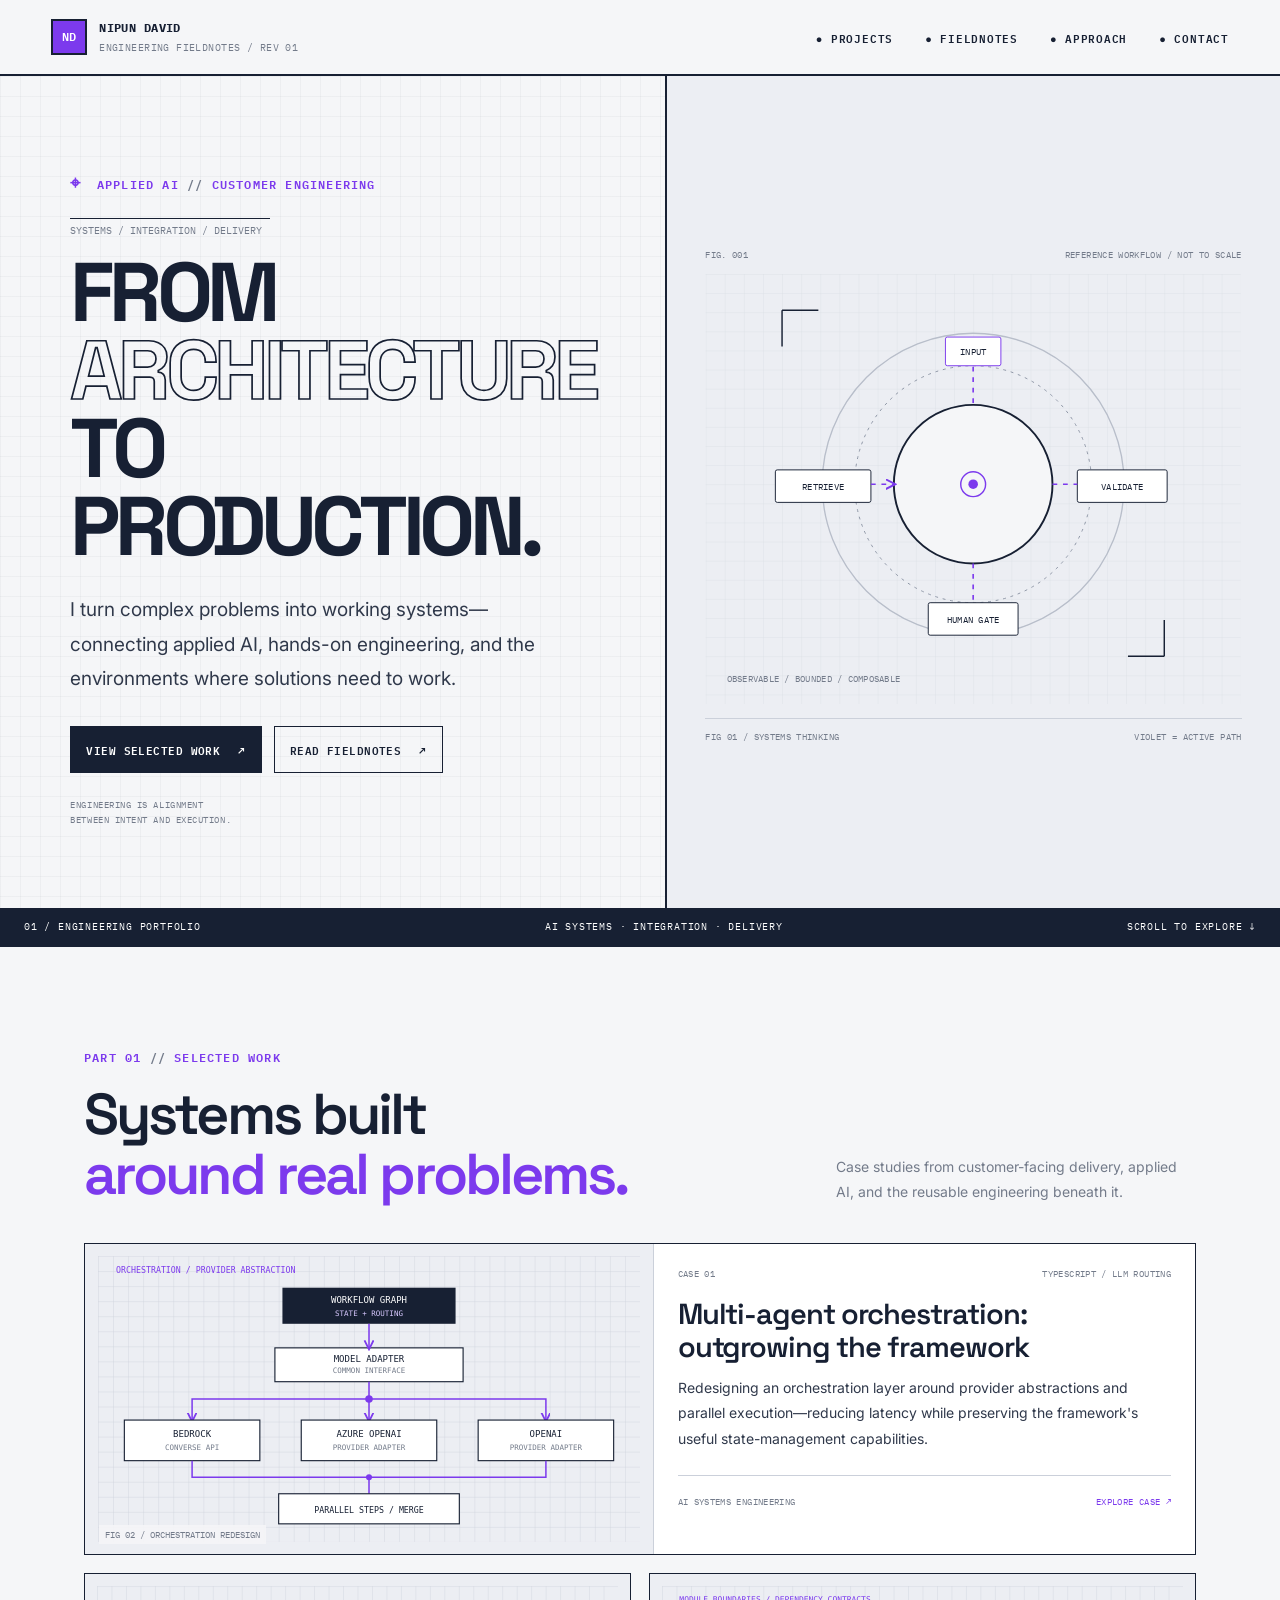
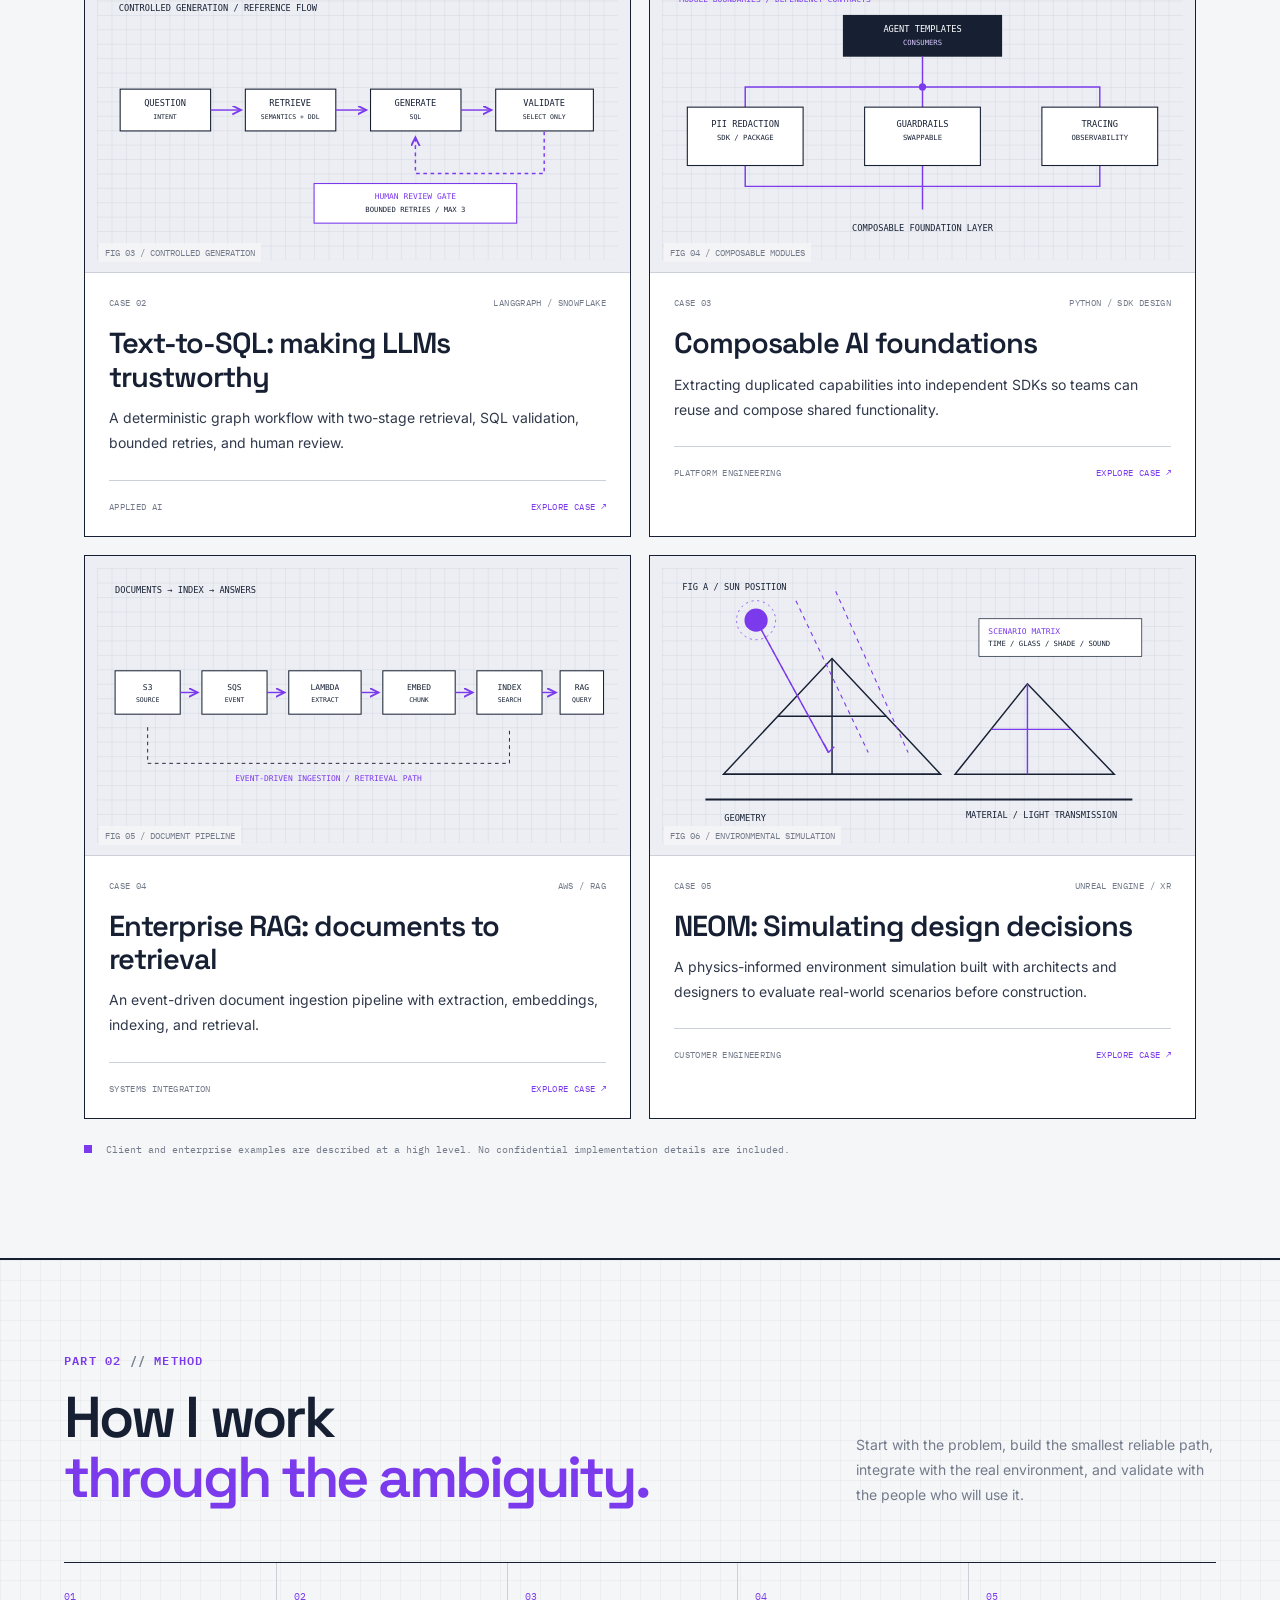
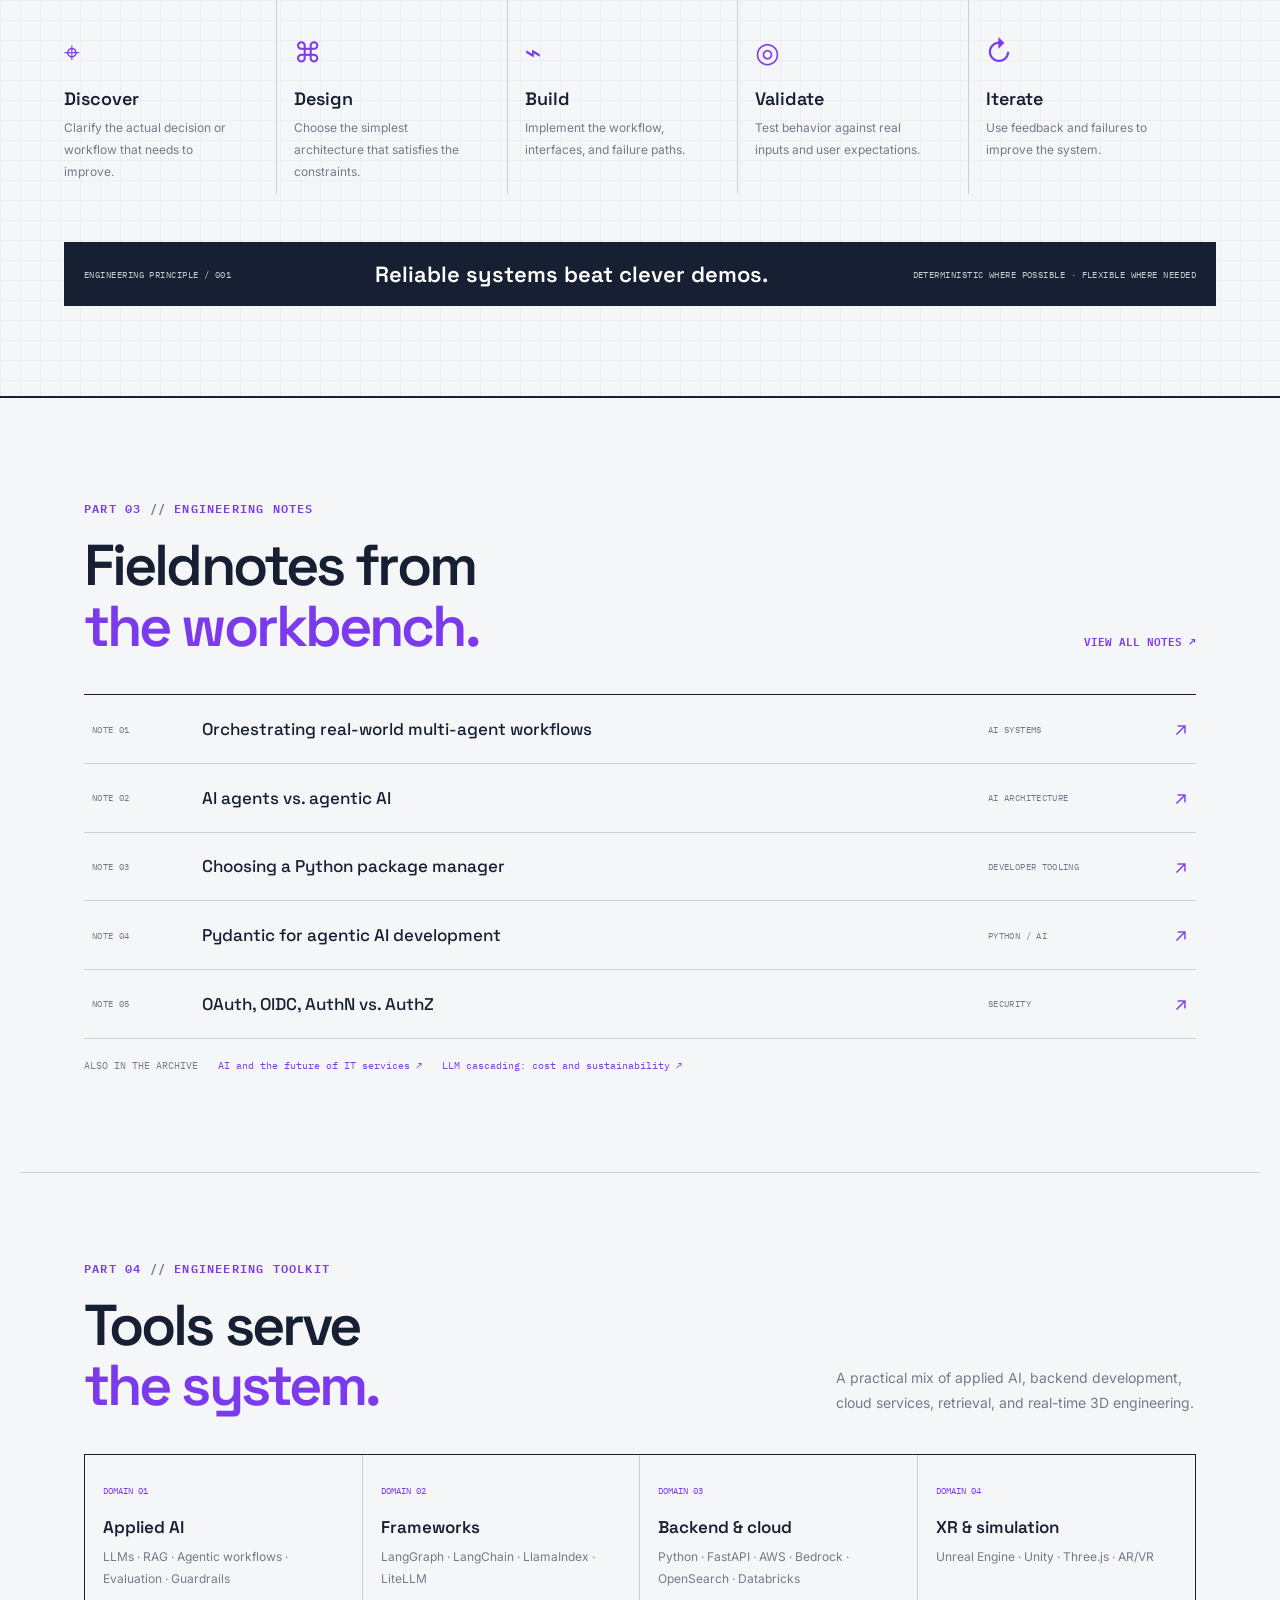
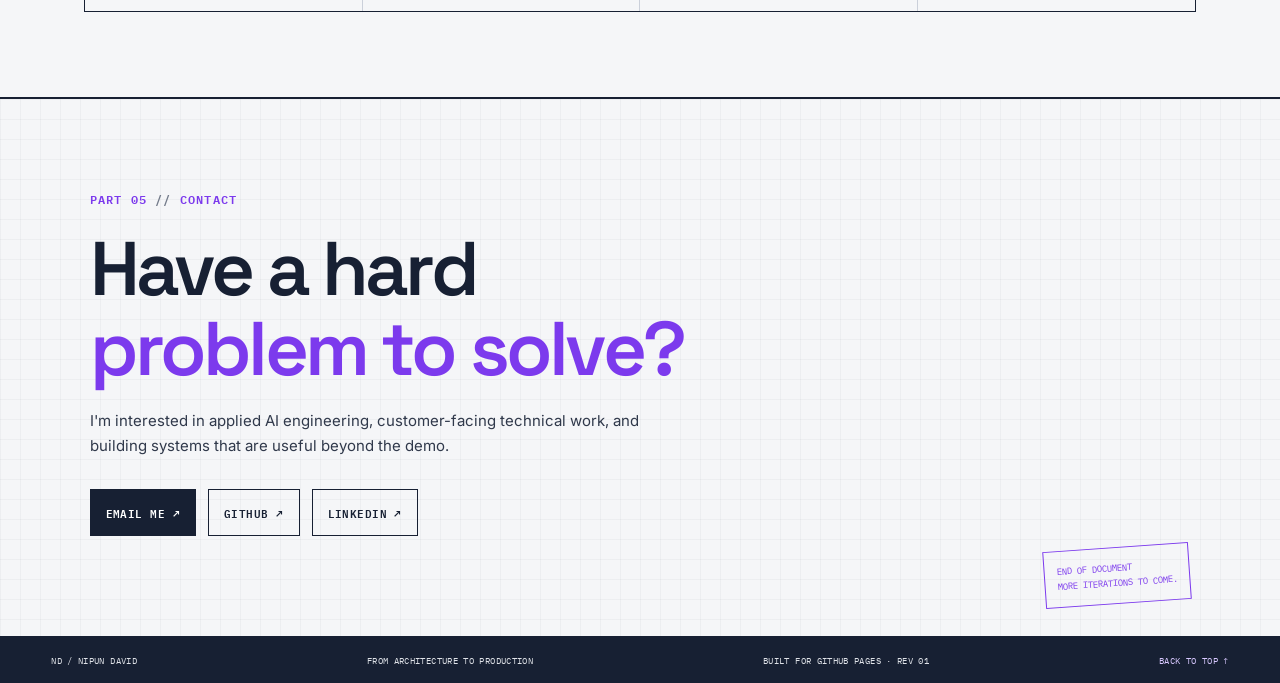
==== commit 2122fea5: "text overlap removed, added multiagent orchestrator" ====
--- a/index.html
+++ b/index.html
@@ -53,10 +53,12 @@
   <section id="work" class="section work-section">
     <div class="section-heading"><div><p class="eyebrow">PART 01 <i>//</i> SELECTED WORK</p><h2>Systems built<br><em>around real problems.</em></h2></div><p class="section-intro">Case studies from customer-facing delivery, applied AI, and the reusable engineering beneath it.</p></div>
     <div class="project-grid">
-      <a class="project-card project-feature" href="work/neom-simulation.html"><div class="project-art"><img src="assets/illustrations/neom-simulation.svg" alt="Vector schematic of an architectural environment with sun rays and material layers"><span class="art-index">FIG 02 / ENVIRONMENTAL SIMULATION</span></div><div class="project-info"><div class="project-meta"><span>CASE 01</span><span>UNREAL ENGINE / XR</span></div><h3>NEOM: Simulating design decisions</h3><p>A physics-informed environment simulation built with architects and designers to evaluate real-world scenarios before construction.</p><div class="project-foot"><span>CUSTOMER ENGINEERING</span><span>EXPLORE CASE ↗</span></div></div></a>
+
+      <a class="project-card project-feature" href="work/orchestrator-v2.html"><div class="project-art"><img src="assets/illustrations/orchestrator-v2.svg" alt="Provider-agnostic orchestration architecture with parallel execution paths"><span class="art-index">FIG 02 / ORCHESTRATION REDESIGN</span></div><div class="project-info"><div class="project-meta"><span>CASE 01</span><span>TYPESCRIPT / LLM ROUTING</span></div><h3>Multi-agent orchestration: outgrowing the framework</h3><p>Redesigning an orchestration layer around provider abstractions and parallel execution—reducing latency while preserving the framework's useful state-management capabilities.</p><div class="project-foot"><span>AI SYSTEMS ENGINEERING</span><span>EXPLORE CASE ↗</span></div></div></a>
       <a class="project-card" href="work/text-to-sql.html"><div class="project-art"><img src="assets/illustrations/text-to-sql.svg" alt="Workflow schematic showing retrieval, SQL generation, validation and human review"><span class="art-index">FIG 03 / CONTROLLED GENERATION</span></div><div class="project-info"><div class="project-meta"><span>CASE 02</span><span>LANGGRAPH / SNOWFLAKE</span></div><h3>Text-to-SQL: making LLMs trustworthy</h3><p>A deterministic graph workflow with two-stage retrieval, SQL validation, bounded retries, and human review.</p><div class="project-foot"><span>APPLIED AI</span><span>EXPLORE CASE ↗</span></div></div></a>
       <a class="project-card" href="work/foundation-sdks.html"><div class="project-art"><img src="assets/illustrations/sdk-architecture.svg" alt="Composable software modules connected by dependency lines"><span class="art-index">FIG 04 / COMPOSABLE MODULES</span></div><div class="project-info"><div class="project-meta"><span>CASE 03</span><span>PYTHON / SDK DESIGN</span></div><h3>Composable AI foundations</h3><p>Extracting duplicated capabilities into independent SDKs so teams can reuse and compose shared functionality.</p><div class="project-foot"><span>PLATFORM ENGINEERING</span><span>EXPLORE CASE ↗</span></div></div></a>
       <a class="project-card" href="work/enterprise-rag.html"><div class="project-art"><img src="assets/illustrations/rag-pipeline.svg" alt="Event-driven document ingestion and retrieval pipeline schematic"><span class="art-index">FIG 05 / DOCUMENT PIPELINE</span></div><div class="project-info"><div class="project-meta"><span>CASE 04</span><span>AWS / RAG</span></div><h3>Enterprise RAG: documents to retrieval</h3><p>An event-driven document ingestion pipeline with extraction, embeddings, indexing, and retrieval.</p><div class="project-foot"><span>SYSTEMS INTEGRATION</span><span>EXPLORE CASE ↗</span></div></div></a>
+      <a class="project-card" href="work/neom-simulation.html"><div class="project-art"><img src="assets/illustrations/neom-simulation.svg" alt="Vector schematic of an architectural environment with sun rays and material layers"><span class="art-index">FIG 06 / ENVIRONMENTAL SIMULATION</span></div><div class="project-info"><div class="project-meta"><span>CASE 05</span><span>UNREAL ENGINE / XR</span></div><h3>NEOM: Simulating design decisions</h3><p>A physics-informed environment simulation built with architects and designers to evaluate real-world scenarios before construction.</p><div class="project-foot"><span>CUSTOMER ENGINEERING</span><span>EXPLORE CASE ↗</span></div></div></a>
     </div>
     <p class="disclosure-note"><span class="purple-square"></span> Client and enterprise examples are described at a high level. No confidential implementation details are included.</p>
   </section>
--- a/assets/css/styles.css
+++ b/assets/css/styles.css
@@ -1 +1,3 @@
-:root{--paper:#f5f6f8;--panel:#fff;--panel-alt:#eceef3;--ink:#172033;--body:#30394b;--muted:#737b8a;--line:#cbd0da;--line-dark:#172033;--purple:#7c3aed;--purple-dark:#5b21b6;--purple-wash:rgba(124,58,237,.075);--mono:'IBM Plex Mono',monospace;--sans:'Inter',system-ui,sans-serif;--display:'Space Grotesk',sans-serif;--max:1240px}*{box-sizing:border-box;margin:0;padding:0}html{scroll-behavior:smooth;scroll-padding-top:86px}body{background:var(--paper);color:var(--ink);font-family:var(--sans);font-size:15px;line-height:1.65;-webkit-font-smoothing:antialiased}a{color:inherit}::selection{background:#ddd0ff;color:#241044}.skip-link{position:absolute;left:-999px;top:0;background:var(--ink);color:#fff;padding:10px;z-index:999}.skip-link:focus{left:10px}.topbar{height:76px;position:sticky;top:0;z-index:50;background:rgba(245,246,248,.94);backdrop-filter:blur(12px);border-bottom:2px solid var(--line-dark);display:flex;align-items:center;justify-content:space-between;padding:0 clamp(18px,4vw,56px)}.brand{display:flex;gap:12px;align-items:center;text-decoration:none;font-family:var(--mono);font-size:12px;letter-spacing:.035em}.brand-mark{display:grid;place-items:center;width:36px;height:36px;background:var(--purple);border:2px solid var(--ink);color:#fff;font-weight:600}.brand b,.brand small{display:block}.brand small{font-size:10px;color:var(--muted);margin-top:2px}.nav{display:flex;gap:clamp(14px,2.5vw,34px)}.nav a,.menu-toggle{font:600 11px var(--mono);letter-spacing:.07em;text-decoration:none}.nav a{white-space:nowrap}.nav a:hover,.text-link:hover{color:var(--purple)}.menu-toggle{display:none;border:1px solid var(--ink);background:transparent;padding:9px 12px}.hero{max-width:1600px;margin:auto;display:grid;grid-template-columns:1fr 1fr;position:relative;border-bottom:2px solid var(--ink);min-height:640px}.blueprint-grid{background-image:linear-gradient(rgba(23,32,51,.035) 1px,transparent 1px),linear-gradient(90deg,rgba(23,32,51,.035) 1px,transparent 1px);background-size:20px 20px}.hero-copy{padding:clamp(46px,7vw,100px) clamp(24px,5.5vw,88px) 80px;position:relative;border-right:2px solid var(--ink);display:flex;align-items:flex-start;flex-direction:column;justify-content:center}.eyebrow{font:600 12px var(--mono);letter-spacing:.1em;color:var(--purple);text-transform:uppercase}.eyebrow i{font-style:normal;color:var(--muted)}.crosshair{font-size:18px;margin-right:7px}.measurement{font:10px var(--mono);color:var(--muted);margin-top:22px;border-top:1px solid var(--line-dark);padding-top:5px;width:200px}.hero h1{font:700 clamp(48px,6.5vw,92px)/.94 var(--display);letter-spacing:-.065em;margin:16px 0 28px;max-width:720px}.hero h1 span{color:transparent;-webkit-text-stroke:1.7px var(--ink)}.hero-intro{font-size:clamp(16px,1.5vw,19px);line-height:1.8;max-width:510px;color:var(--body)}.hero-actions,.contact-actions{display:flex;gap:12px;flex-wrap:wrap;margin-top:30px}.button{display:inline-flex;gap:18px;align-items:center;justify-content:space-between;text-decoration:none;font:600 11px var(--mono);letter-spacing:.04em;padding:13px 15px;border:1.5px solid var(--ink);transition:transform .18s,background .18s,color .18s,border-color .18s}.button:hover{transform:translateY(-2px)}.button-dark{background:var(--ink);color:white}.button-dark:hover{background:var(--purple-dark);border-color:var(--purple-dark)}.button-outline{background:transparent}.button-outline:hover{color:var(--purple);border-color:var(--purple)}.margin-note{position:absolute;bottom:26px;left:clamp(24px,5.5vw,88px);font:9px/1.7 var(--mono);letter-spacing:.06em;color:var(--muted);writing-mode:vertical-rl;transform:rotate(180deg)}.hero-visual{padding:28px clamp(18px,3vw,42px) 20px;display:flex;flex-direction:column;justify-content:center;background:var(--panel-alt);min-width:0}.visual-meta,.visual-caption{display:flex;justify-content:space-between;gap:12px;font:9px var(--mono);letter-spacing:.04em;color:var(--muted)}.workflow-svg{width:100%;max-height:430px;display:block;margin:14px auto}.workflow-svg text{font:9px var(--mono);fill:var(--ink);letter-spacing:.03em}.workflow-svg .svg-note{font-size:9px;fill:var(--muted)}.pulse{transform-origin:280px 220px;animation:pulse 2.8s ease-out infinite}.flow-line{stroke-dasharray:5 6;animation:dash 4s linear infinite}.orbit-node{animation:float 5s ease-in-out infinite}.orbit-node:nth-of-type(2){animation-delay:-1.2s}.visual-caption{border-top:1px solid var(--line);padding-top:12px}.hero-bottom{grid-column:1/-1;display:flex;justify-content:space-between;gap:10px;padding:12px 24px;background:var(--ink);color:#fff;font:10px var(--mono);letter-spacing:.08em}.section{max-width:var(--max);margin:auto;padding:100px clamp(22px,5vw,70px)}.section-heading{display:flex;justify-content:space-between;align-items:flex-end;gap:36px;margin-bottom:38px}.section-heading h2,.contact-section h2{font:600 clamp(34px,4.5vw,58px)/1.05 var(--display);letter-spacing:-.05em;margin-top:17px}.section-heading h2 em,.contact-section h2 em{font-style:normal;color:var(--purple)}.section-intro{max-width:360px;color:var(--muted);font-size:14px;line-height:1.8}.project-grid{display:grid;grid-template-columns:repeat(2,minmax(0,1fr));gap:18px}.project-card{display:flex;flex-direction:column;text-decoration:none;border:1.5px solid var(--ink);background:var(--panel);min-width:0;transition:transform .2s,box-shadow .2s}.project-card:hover{transform:translateY(-4px);box-shadow:6px 6px 0 var(--purple)}.project-feature{grid-column:span 2;display:grid;grid-template-columns:1.05fr 1fr}.project-art{min-height:220px;background:#eceef3;border-bottom:1px solid var(--line);position:relative;overflow:hidden;display:grid;place-items:center}.project-feature .project-art{border-bottom:0;border-right:1px solid var(--line);min-height:300px}.project-art img{width:100%;height:100%;max-height:310px;object-fit:contain;padding:12px;transition:transform .4s}.project-card:hover .project-art img{transform:scale(1.025)}.art-index{position:absolute;left:14px;bottom:10px;font:9px var(--mono);color:var(--muted);background:rgba(245,246,248,.9);padding:4px 6px}.project-info{padding:24px;display:flex;flex-direction:column;flex:1}.project-meta,.project-foot{display:flex;justify-content:space-between;gap:10px;font:9px var(--mono);letter-spacing:.04em;color:var(--muted)}.project-info h3{font:600 clamp(21px,2.3vw,29px)/1.15 var(--display);letter-spacing:-.035em;margin:18px 0 12px}.project-info p{font-size:14px;color:var(--body);line-height:1.8;max-width:560px}.project-foot{border-top:1px solid var(--line);padding-top:15px;margin-top:auto;padding-top:20px;margin-top:24px}.project-foot span:last-child{color:var(--purple)}.disclosure-note{font:10px/1.7 var(--mono);color:var(--muted);margin-top:22px}.purple-square{display:inline-block;width:8px;height:8px;background:var(--purple);margin-right:8px}.approach-section{border-top:2px solid var(--ink);border-bottom:2px solid var(--ink);padding:90px clamp(22px,5vw,70px)}.process-line{display:grid;grid-template-columns:repeat(5,1fr);margin-top:54px;border-top:1px solid var(--ink)}.process-step{padding:20px 17px 12px 0;position:relative}.process-step:not(:last-child){border-right:1px solid var(--line);margin-right:17px}.step-num{font:10px var(--mono);color:var(--purple)}.step-icon{display:block;font-size:28px;margin:22px 0 12px;color:var(--purple)}.process-step h3{font:600 18px var(--display);margin-bottom:7px}.process-step p{font-size:12px;line-height:1.8;color:var(--muted);max-width:180px}.principle-strip{margin-top:48px;background:var(--ink);color:#fff;padding:18px 20px;display:flex;align-items:center;justify-content:space-between;gap:18px}.principle-strip span{font:9px var(--mono);letter-spacing:.05em;color:#c7cbd4}.principle-strip strong{font:600 clamp(15px,2vw,22px) var(--display);text-align:center}.notes-section{max-width:var(--max);margin:auto;padding:100px clamp(22px,5vw,70px)}.text-link{font:600 11px var(--mono);color:var(--purple);text-decoration:none;white-space:nowrap;padding-bottom:6px}.notes-list{border-top:1.5px solid var(--ink)}.note-row{display:grid;grid-template-columns:90px 1fr 155px 25px;align-items:center;gap:20px;padding:19px 8px;border-bottom:1px solid var(--line);text-decoration:none;transition:background .18s,padding .18s}.note-row:hover{background:var(--purple-wash);padding-left:15px;padding-right:15px}.note-number,.note-category{font:9px var(--mono);color:var(--muted);letter-spacing:.04em}.note-title{font:500 17px var(--display)}.note-arrow{font-size:18px;color:var(--purple);text-align:right}.notes-bottom{display:flex;align-items:center;gap:20px;flex-wrap:wrap;padding-top:20px;font:10px var(--mono)}.notes-bottom span{color:var(--muted)}.notes-bottom a{color:var(--purple);text-decoration:none}.toolkit-section{border-top:1px solid var(--line);padding:85px clamp(22px,5vw,70px);max-width:var(--max);margin:auto}.toolkit-grid{display:grid;grid-template-columns:repeat(4,1fr);border:1px solid var(--ink);margin-top:34px}.toolkit-item{padding:22px 18px;min-height:150px}.toolkit-item:not(:last-child){border-right:1px solid var(--line)}.toolkit-item>span{font:9px var(--mono);color:var(--purple)}.toolkit-item h3{font:600 17px var(--display);margin:15px 0 8px}.toolkit-item p{font-size:12px;color:var(--muted);line-height:1.8}.contact-section{position:relative;max-width:1600px;margin:auto;padding:90px clamp(22px,7vw,100px) 100px;border-top:2px solid var(--ink);border-bottom:2px solid var(--ink)}.contact-section h2{font-size:clamp(42px,6vw,76px);margin:20px 0}.contact-section>p:not(.eyebrow){max-width:560px;color:var(--body);font-size:15px}.contact-stamp{position:absolute;right:clamp(22px,7vw,100px);bottom:32px;border:1px solid var(--purple);color:var(--purple);padding:12px;font:9px/1.7 var(--mono);transform:rotate(-4deg)}.site-footer{background:var(--ink);color:#dfe2e8;display:flex;justify-content:space-between;gap:14px;flex-wrap:wrap;padding:17px clamp(20px,4vw,56px);font:9px var(--mono);letter-spacing:.04em}.site-footer a{color:#d8c8ff;text-decoration:none}.page-main{max-width:1050px;margin:auto;padding:65px 28px 100px}.page-kicker{font:10px var(--mono);color:var(--purple);letter-spacing:.08em}.page-title{font:600 clamp(38px,6vw,70px)/1.04 var(--display);letter-spacing:-.055em;margin:18px 0}.page-deck{font-size:18px;line-height:1.8;color:var(--body);max-width:780px}.page-meta{display:flex;gap:18px;flex-wrap:wrap;font:10px var(--mono);color:var(--muted);margin:24px 0 40px}.schematic-panel{border:1.5px solid var(--ink);background:var(--panel-alt);padding:18px;margin:32px 0}.schematic-panel img{display:block;width:100%;max-height:390px;object-fit:contain}.schematic-caption{font:9px var(--mono);color:var(--muted);border-top:1px solid var(--line);padding-top:10px;margin-top:12px}.article-layout{display:grid;grid-template-columns:minmax(0,720px) 220px;gap:55px;margin-top:45px}.article-content h2{font:600 28px var(--display);margin:38px 0 12px;letter-spacing:-.03em}.article-content h3{font:600 19px var(--display);margin:24px 0 8px}.article-content p,.article-content li{font-size:15px;line-height:1.9;color:var(--body);margin-bottom:14px}.article-content ul{padding-left:20px}.article-content strong{color:var(--ink)}.article-content blockquote{border-left:3px solid var(--purple);padding:10px 18px;margin:22px 0;background:var(--purple-wash);font:500 17px/1.7 var(--display)}.side-panel{border-top:2px solid var(--ink);padding-top:14px;height:max-content;position:sticky;top:100px}.side-panel span{font:9px var(--mono);color:var(--purple)}.side-panel p{font-size:12px;color:var(--muted);margin-top:12px;line-height:1.8}.back-link{display:inline-block;margin-top:35px;font:11px var(--mono);color:var(--purple);text-decoration:none}.archive-list{border-top:1px solid var(--ink);margin-top:40px}.archive-item{display:grid;grid-template-columns:85px 1fr 130px 20px;gap:18px;align-items:center;padding:22px 10px;border-bottom:1px solid var(--line);text-decoration:none}.archive-item:hover{background:var(--purple-wash)}.archive-item .num,.archive-item .cat{font:9px var(--mono);color:var(--muted)}.archive-item h2{font:600 20px var(--display)}.archive-item p{font-size:12px;color:var(--muted);margin-top:5px}.archive-item .arr{color:var(--purple)}@keyframes pulse{0%{transform:scale(.75);opacity:.85}100%{transform:scale(2.1);opacity:0}}@keyframes dash{to{stroke-dashoffset:-44}}@keyframes float{0%,100%{transform:translateY(0)}50%{transform:translateY(-3px)}}@media(prefers-reduced-motion:reduce){*,*::before,*::after{scroll-behavior:auto!important;animation-duration:.01ms!important;animation-iteration-count:1!important;transition-duration:.01ms!important}}@media(max-width:850px){.hero{grid-template-columns:1fr}.hero-copy{border-right:0;border-bottom:2px solid var(--ink);padding-bottom:80px;min-height:540px}.hero-visual{min-height:420px}.project-feature{grid-template-columns:1fr}.project-feature .project-art{border-right:0;border-bottom:1px solid var(--line);min-height:250px}.process-line{grid-template-columns:repeat(5,minmax(125px,1fr));overflow-x:auto;padding-bottom:12px}.toolkit-grid{grid-template-columns:repeat(2,1fr)}.toolkit-item:nth-child(2){border-right:0}.toolkit-item:nth-child(-n+2){border-bottom:1px solid var(--line)}.article-layout{grid-template-columns:1fr}.side-panel{position:static;order:-1}.contact-stamp{position:static;display:inline-block;margin-top:30px}.section-heading{align-items:flex-start;flex-direction:column;gap:18px}}@media(max-width:620px){.topbar{height:66px;padding:0 16px}.menu-toggle{display:block}.nav{display:none;position:absolute;top:64px;left:0;right:0;padding:18px;background:var(--paper);border-bottom:2px solid var(--ink);flex-direction:column;gap:18px}.nav.open{display:flex}.hero-copy{padding:52px 22px 78px;min-height:490px}.hero h1{font-size:clamp(43px,13vw,70px)}.hero-intro{font-size:15px}.hero-actions{gap:8px}.button{font-size:10px;padding:12px}.margin-note{left:auto;right:20px;writing-mode:horizontal-tb;transform:none;bottom:12px}.hero-visual{padding:20px 14px}.visual-meta,.visual-caption{font-size:8px}.hero-bottom{font-size:8px;padding:12px;flex-wrap:wrap}.hero-bottom span:nth-child(2){display:none}.section,.notes-section,.toolkit-section,.approach-section{padding:65px 20px}.section-heading h2{font-size:40px}.project-grid{grid-template-columns:1fr}.project-feature{grid-column:auto}.project-art{min-height:200px}.project-feature .project-art{min-height:220px}.project-info{padding:19px}.process-line{margin-top:32px}.principle-strip{align-items:flex-start;flex-direction:column}.principle-strip strong{text-align:left}.note-row{grid-template-columns:62px 1fr 20px;gap:10px;padding:16px 3px}.note-category{display:none}.note-title{font-size:14px}.toolkit-grid{grid-template-columns:1fr}.toolkit-item{min-height:unset;border-right:0!important;border-bottom:1px solid var(--line)}.toolkit-item:last-child{border-bottom:0}.contact-section{padding:65px 22px 70px}.contact-section h2{font-size:48px}.contact-actions{gap:8px}.site-footer{gap:10px}.site-footer span:nth-child(2){display:none}.page-main{padding:45px 20px 70px}.page-title{font-size:42px}.page-deck{font-size:16px}.archive-item{grid-template-columns:60px 1fr 18px;gap:10px}.archive-item .cat{display:none}.archive-item h2{font-size:17px}}
+:root{--paper:#f5f6f8;--panel:#fff;--panel-alt:#eceef3;--ink:#172033;--body:#30394b;--muted:#737b8a;--line:#cbd0da;--line-dark:#172033;--purple:#7c3aed;--purple-dark:#5b21b6;--purple-wash:rgba(124,58,237,.075);--mono:'IBM Plex Mono',monospace;--sans:'Inter',system-ui,sans-serif;--display:'Space Grotesk',sans-serif;--max:1240px}*{box-sizing:border-box;margin:0;padding:0}html{scroll-behavior:smooth;scroll-padding-top:86px}body{background:var(--paper);color:var(--ink);font-family:var(--sans);font-size:15px;line-height:1.65;-webkit-font-smoothing:antialiased}a{color:inherit}::selection{background:#ddd0ff;color:#241044}.skip-link{position:absolute;left:-999px;top:0;background:var(--ink);color:#fff;padding:10px;z-index:999}.skip-link:focus{left:10px}.topbar{height:76px;position:sticky;top:0;z-index:50;background:rgba(245,246,248,.94);backdrop-filter:blur(12px);border-bottom:2px solid var(--line-dark);display:flex;align-items:center;justify-content:space-between;padding:0 clamp(18px,4vw,56px)}.brand{display:flex;gap:12px;align-items:center;text-decoration:none;font-family:var(--mono);font-size:12px;letter-spacing:.035em}.brand-mark{display:grid;place-items:center;width:36px;height:36px;background:var(--purple);border:2px solid var(--ink);color:#fff;font-weight:600}.brand b,.brand small{display:block}.brand small{font-size:10px;color:var(--muted);margin-top:2px}.nav{display:flex;gap:clamp(14px,2.5vw,34px)}.nav a,.menu-toggle{font:600 11px var(--mono);letter-spacing:.07em;text-decoration:none}.nav a{white-space:nowrap}.nav a:hover,.text-link:hover{color:var(--purple)}.menu-toggle{display:none;border:1px solid var(--ink);background:transparent;padding:9px 12px}.hero{max-width:1600px;margin:auto;display:grid;grid-template-columns:1fr 1fr;position:relative;border-bottom:2px solid var(--ink);min-height:640px}.blueprint-grid{background-image:linear-gradient(rgba(23,32,51,.035) 1px,transparent 1px),linear-gradient(90deg,rgba(23,32,51,.035) 1px,transparent 1px);background-size:20px 20px}.hero-copy{padding:clamp(46px,7vw,100px) clamp(24px,5.5vw,88px) 80px;position:relative;border-right:2px solid var(--ink);display:flex;align-items:flex-start;flex-direction:column;justify-content:center}.eyebrow{font:600 12px var(--mono);letter-spacing:.1em;color:var(--purple);text-transform:uppercase}.eyebrow i{font-style:normal;color:var(--muted)}.crosshair{font-size:18px;margin-right:7px}.measurement{font:10px var(--mono);color:var(--muted);margin-top:22px;border-top:1px solid var(--line-dark);padding-top:5px;width:200px}.hero h1{font:700 clamp(48px,6.5vw,92px)/.94 var(--display);letter-spacing:-.065em;margin:16px 0 28px;max-width:720px}.hero h1 span{color:transparent;-webkit-text-stroke:1.7px var(--ink)}.hero-intro{font-size:clamp(16px,1.5vw,19px);line-height:1.8;max-width:510px;color:var(--body)}.hero-actions,.contact-actions{display:flex;gap:12px;flex-wrap:wrap;margin-top:30px}.button{display:inline-flex;gap:18px;align-items:center;justify-content:space-between;text-decoration:none;font:600 11px var(--mono);letter-spacing:.04em;padding:13px 15px;border:1.5px solid var(--ink);transition:transform .18s,background .18s,color .18s,border-color .18s}.button:hover{transform:translateY(-2px)}.button-dark{background:var(--ink);color:white}.button-dark:hover{background:var(--purple-dark);border-color:var(--purple-dark)}.button-outline{background:transparent}.button-outline:hover{color:var(--purple);border-color:var(--purple)}.margin-note{position:static;font:9px/1.7 var(--mono);letter-spacing:.06em;color:var(--muted);margin-top:24px;max-width:100%;writing-mode:horizontal-tb;transform:none}.hero-visual{padding:28px clamp(18px,3vw,42px) 20px;display:flex;flex-direction:column;justify-content:center;background:var(--panel-alt);min-width:0}.visual-meta,.visual-caption{display:flex;justify-content:space-between;gap:12px;font:9px var(--mono);letter-spacing:.04em;color:var(--muted)}.workflow-svg{width:100%;max-height:430px;display:block;margin:14px auto}.workflow-svg text{font:9px var(--mono);fill:var(--ink);letter-spacing:.03em}.workflow-svg .svg-note{font-size:9px;fill:var(--muted)}.pulse{transform-origin:280px 220px;animation:pulse 2.8s ease-out infinite}.flow-line{stroke-dasharray:5 6;animation:dash 4s linear infinite}.orbit-node{animation:float 5s ease-in-out infinite}.orbit-node:nth-of-type(2){animation-delay:-1.2s}.visual-caption{border-top:1px solid var(--line);padding-top:12px}.hero-bottom{grid-column:1/-1;display:flex;justify-content:space-between;gap:10px;padding:12px 24px;background:var(--ink);color:#fff;font:10px var(--mono);letter-spacing:.08em}.section{max-width:var(--max);margin:auto;padding:100px clamp(22px,5vw,70px)}.section-heading{display:flex;justify-content:space-between;align-items:flex-end;gap:36px;margin-bottom:38px}.section-heading h2,.contact-section h2{font:600 clamp(34px,4.5vw,58px)/1.05 var(--display);letter-spacing:-.05em;margin-top:17px}.section-heading h2 em,.contact-section h2 em{font-style:normal;color:var(--purple)}.section-intro{max-width:360px;color:var(--muted);font-size:14px;line-height:1.8}.project-grid{display:grid;grid-template-columns:repeat(2,minmax(0,1fr));gap:18px}.project-card{display:flex;flex-direction:column;text-decoration:none;border:1.5px solid var(--ink);background:var(--panel);min-width:0;transition:transform .2s,box-shadow .2s}.project-card:hover{transform:translateY(-4px);box-shadow:6px 6px 0 var(--purple)}.project-feature{grid-column:span 2;display:grid;grid-template-columns:1.05fr 1fr}.project-art{min-height:220px;background:#eceef3;border-bottom:1px solid var(--line);position:relative;overflow:hidden;display:grid;place-items:center}.project-feature .project-art{border-bottom:0;border-right:1px solid var(--line);min-height:300px}.project-art img{width:100%;height:100%;max-height:310px;object-fit:contain;padding:12px;transition:transform .4s}.project-card:hover .project-art img{transform:scale(1.025)}.art-index{position:absolute;left:14px;bottom:10px;font:9px var(--mono);color:var(--muted);background:rgba(245,246,248,.9);padding:4px 6px}.project-info{padding:24px;display:flex;flex-direction:column;flex:1}.project-meta,.project-foot{display:flex;justify-content:space-between;gap:10px;font:9px var(--mono);letter-spacing:.04em;color:var(--muted)}.project-info h3{font:600 clamp(21px,2.3vw,29px)/1.15 var(--display);letter-spacing:-.035em;margin:18px 0 12px}.project-info p{font-size:14px;color:var(--body);line-height:1.8;max-width:560px}.project-foot{border-top:1px solid var(--line);padding-top:15px;margin-top:auto;padding-top:20px;margin-top:24px}.project-foot span:last-child{color:var(--purple)}.disclosure-note{font:10px/1.7 var(--mono);color:var(--muted);margin-top:22px}.purple-square{display:inline-block;width:8px;height:8px;background:var(--purple);margin-right:8px}.approach-section{border-top:2px solid var(--ink);border-bottom:2px solid var(--ink);padding:90px clamp(22px,5vw,70px)}.process-line{display:grid;grid-template-columns:repeat(5,1fr);margin-top:54px;border-top:1px solid var(--ink)}.process-step{padding:20px 17px 12px 0;position:relative}.process-step:not(:last-child){border-right:1px solid var(--line);margin-right:17px}.step-num{font:10px var(--mono);color:var(--purple)}.step-icon{display:block;font-size:28px;margin:22px 0 12px;color:var(--purple)}.process-step h3{font:600 18px var(--display);margin-bottom:7px}.process-step p{font-size:12px;line-height:1.8;color:var(--muted);max-width:180px}.principle-strip{margin-top:48px;background:var(--ink);color:#fff;padding:18px 20px;display:flex;align-items:center;justify-content:space-between;gap:18px}.principle-strip span{font:9px var(--mono);letter-spacing:.05em;color:#c7cbd4}.principle-strip strong{font:600 clamp(15px,2vw,22px) var(--display);text-align:center}.notes-section{max-width:var(--max);margin:auto;padding:100px clamp(22px,5vw,70px)}.text-link{font:600 11px var(--mono);color:var(--purple);text-decoration:none;white-space:nowrap;padding-bottom:6px}.notes-list{border-top:1.5px solid var(--ink)}.note-row{display:grid;grid-template-columns:90px 1fr 155px 25px;align-items:center;gap:20px;padding:19px 8px;border-bottom:1px solid var(--line);text-decoration:none;transition:background .18s,padding .18s}.note-row:hover{background:var(--purple-wash);padding-left:15px;padding-right:15px}.note-number,.note-category{font:9px var(--mono);color:var(--muted);letter-spacing:.04em}.note-title{font:500 17px var(--display)}.note-arrow{font-size:18px;color:var(--purple);text-align:right}.notes-bottom{display:flex;align-items:center;gap:20px;flex-wrap:wrap;padding-top:20px;font:10px var(--mono)}.notes-bottom span{color:var(--muted)}.notes-bottom a{color:var(--purple);text-decoration:none}.toolkit-section{border-top:1px solid var(--line);padding:85px clamp(22px,5vw,70px);max-width:var(--max);margin:auto}.toolkit-grid{display:grid;grid-template-columns:repeat(4,1fr);border:1px solid var(--ink);margin-top:34px}.toolkit-item{padding:22px 18px;min-height:150px}.toolkit-item:not(:last-child){border-right:1px solid var(--line)}.toolkit-item>span{font:9px var(--mono);color:var(--purple)}.toolkit-item h3{font:600 17px var(--display);margin:15px 0 8px}.toolkit-item p{font-size:12px;color:var(--muted);line-height:1.8}.contact-section{position:relative;max-width:1600px;margin:auto;padding:90px clamp(22px,7vw,100px) 100px;border-top:2px solid var(--ink);border-bottom:2px solid var(--ink)}.contact-section h2{font-size:clamp(42px,6vw,76px);margin:20px 0}.contact-section>p:not(.eyebrow){max-width:560px;color:var(--body);font-size:15px}.contact-stamp{position:absolute;right:clamp(22px,7vw,100px);bottom:32px;border:1px solid var(--purple);color:var(--purple);padding:12px;font:9px/1.7 var(--mono);transform:rotate(-4deg)}.site-footer{background:var(--ink);color:#dfe2e8;display:flex;justify-content:space-between;gap:14px;flex-wrap:wrap;padding:17px clamp(20px,4vw,56px);font:9px var(--mono);letter-spacing:.04em}.site-footer a{color:#d8c8ff;text-decoration:none}.page-main{max-width:1050px;margin:auto;padding:65px 28px 100px}.page-kicker{font:10px var(--mono);color:var(--purple);letter-spacing:.08em}.page-title{font:600 clamp(38px,6vw,70px)/1.04 var(--display);letter-spacing:-.055em;margin:18px 0}.page-deck{font-size:18px;line-height:1.8;color:var(--body);max-width:780px}.page-meta{display:flex;gap:18px;flex-wrap:wrap;font:10px var(--mono);color:var(--muted);margin:24px 0 40px}.schematic-panel{border:1.5px solid var(--ink);background:var(--panel-alt);padding:18px;margin:32px 0}.schematic-panel img{display:block;width:100%;max-height:390px;object-fit:contain}.schematic-caption{font:9px var(--mono);color:var(--muted);border-top:1px solid var(--line);padding-top:10px;margin-top:12px}.article-layout{display:grid;grid-template-columns:minmax(0,720px) 220px;gap:55px;margin-top:45px}.article-content h2{font:600 28px var(--display);margin:38px 0 12px;letter-spacing:-.03em}.article-content h3{font:600 19px var(--display);margin:24px 0 8px}.article-content p,.article-content li{font-size:15px;line-height:1.9;color:var(--body);margin-bottom:14px}.article-content ul{padding-left:20px}.article-content strong{color:var(--ink)}.article-content blockquote{border-left:3px solid var(--purple);padding:10px 18px;margin:22px 0;background:var(--purple-wash);font:500 17px/1.7 var(--display)}.side-panel{border-top:2px solid var(--ink);padding-top:14px;height:max-content;position:sticky;top:100px}.side-panel span{font:9px var(--mono);color:var(--purple)}.side-panel p{font-size:12px;color:var(--muted);margin-top:12px;line-height:1.8}.back-link{display:inline-block;margin-top:35px;font:11px var(--mono);color:var(--purple);text-decoration:none}.archive-list{border-top:1px solid var(--ink);margin-top:40px}.archive-item{display:grid;grid-template-columns:85px 1fr 130px 20px;gap:18px;align-items:center;padding:22px 10px;border-bottom:1px solid var(--line);text-decoration:none}.archive-item:hover{background:var(--purple-wash)}.archive-item .num,.archive-item .cat{font:9px var(--mono);color:var(--muted)}.archive-item h2{font:600 20px var(--display)}.archive-item p{font-size:12px;color:var(--muted);margin-top:5px}.archive-item .arr{color:var(--purple)}@keyframes pulse{0%{transform:scale(.75);opacity:.85}100%{transform:scale(2.1);opacity:0}}@keyframes dash{to{stroke-dashoffset:-44}}@keyframes float{0%,100%{transform:translateY(0)}50%{transform:translateY(-3px)}}@media(prefers-reduced-motion:reduce){*,*::before,*::after{scroll-behavior:auto!important;animation-duration:.01ms!important;animation-iteration-count:1!important;transition-duration:.01ms!important}}@media(max-width:850px){.hero{grid-template-columns:1fr}.hero-copy{border-right:0;border-bottom:2px solid var(--ink);padding-bottom:80px;min-height:540px}.hero-visual{min-height:420px}.project-feature{grid-template-columns:1fr}.project-feature .project-art{border-right:0;border-bottom:1px solid var(--line);min-height:250px}.process-line{grid-template-columns:repeat(5,minmax(125px,1fr));overflow-x:auto;padding-bottom:12px}.toolkit-grid{grid-template-columns:repeat(2,1fr)}.toolkit-item:nth-child(2){border-right:0}.toolkit-item:nth-child(-n+2){border-bottom:1px solid var(--line)}.article-layout{grid-template-columns:1fr}.side-panel{position:static;order:-1}.contact-stamp{position:static;display:inline-block;margin-top:30px}.section-heading{align-items:flex-start;flex-direction:column;gap:18px}}@media(max-width:620px){.topbar{height:66px;padding:0 16px}.menu-toggle{display:block}.nav{display:none;position:absolute;top:64px;left:0;right:0;padding:18px;background:var(--paper);border-bottom:2px solid var(--ink);flex-direction:column;gap:18px}.nav.open{display:flex}.hero-copy{padding:52px 22px 78px;min-height:490px}.hero h1{font-size:clamp(43px,13vw,70px)}.hero-intro{font-size:15px}.hero-actions{gap:8px}.button{font-size:10px;padding:12px}.margin-note{margin-top:20px;max-width:100%}.hero-visual{padding:20px 14px}.visual-meta,.visual-caption{font-size:8px}.hero-bottom{font-size:8px;padding:12px;flex-wrap:wrap}.hero-bottom span:nth-child(2){display:none}.section,.notes-section,.toolkit-section,.approach-section{padding:65px 20px}.section-heading h2{font-size:40px}.project-grid{grid-template-columns:1fr}.project-feature{grid-column:auto}.project-art{min-height:200px}.project-feature .project-art{min-height:220px}.project-info{padding:19px}.process-line{margin-top:32px}.principle-strip{align-items:flex-start;flex-direction:column}.principle-strip strong{text-align:left}.note-row{grid-template-columns:62px 1fr 20px;gap:10px;padding:16px 3px}.note-category{display:none}.note-title{font-size:14px}.toolkit-grid{grid-template-columns:1fr}.toolkit-item{min-height:unset;border-right:0!important;border-bottom:1px solid var(--line)}.toolkit-item:last-child{border-bottom:0}.contact-section{padding:65px 22px 70px}.contact-section h2{font-size:48px}.contact-actions{gap:8px}.site-footer{gap:10px}.site-footer span:nth-child(2){display:none}.page-main{padding:45px 20px 70px}.page-title{font-size:42px}.page-deck{font-size:16px}.archive-item{grid-template-columns:60px 1fr 18px;gap:10px}.archive-item .cat{display:none}.archive-item h2{font-size:17px}}
+
+.outcome-grid{display:grid;grid-template-columns:repeat(3,minmax(0,1fr));border:1px solid var(--ink);margin:24px 0}.outcome-cell{padding:18px;border-right:1px solid var(--line);display:flex;flex-direction:column;gap:8px}.outcome-cell:last-child{border-right:0}.outcome-cell strong{font:600 clamp(24px,3vw,36px)/1 var(--display);color:var(--purple)}.outcome-cell span{font-size:12px;line-height:1.6;color:var(--muted)}@media(max-width:620px){.outcome-grid{grid-template-columns:1fr}.outcome-cell{border-right:0;border-bottom:1px solid var(--line)}.outcome-cell:last-child{border-bottom:0}}
